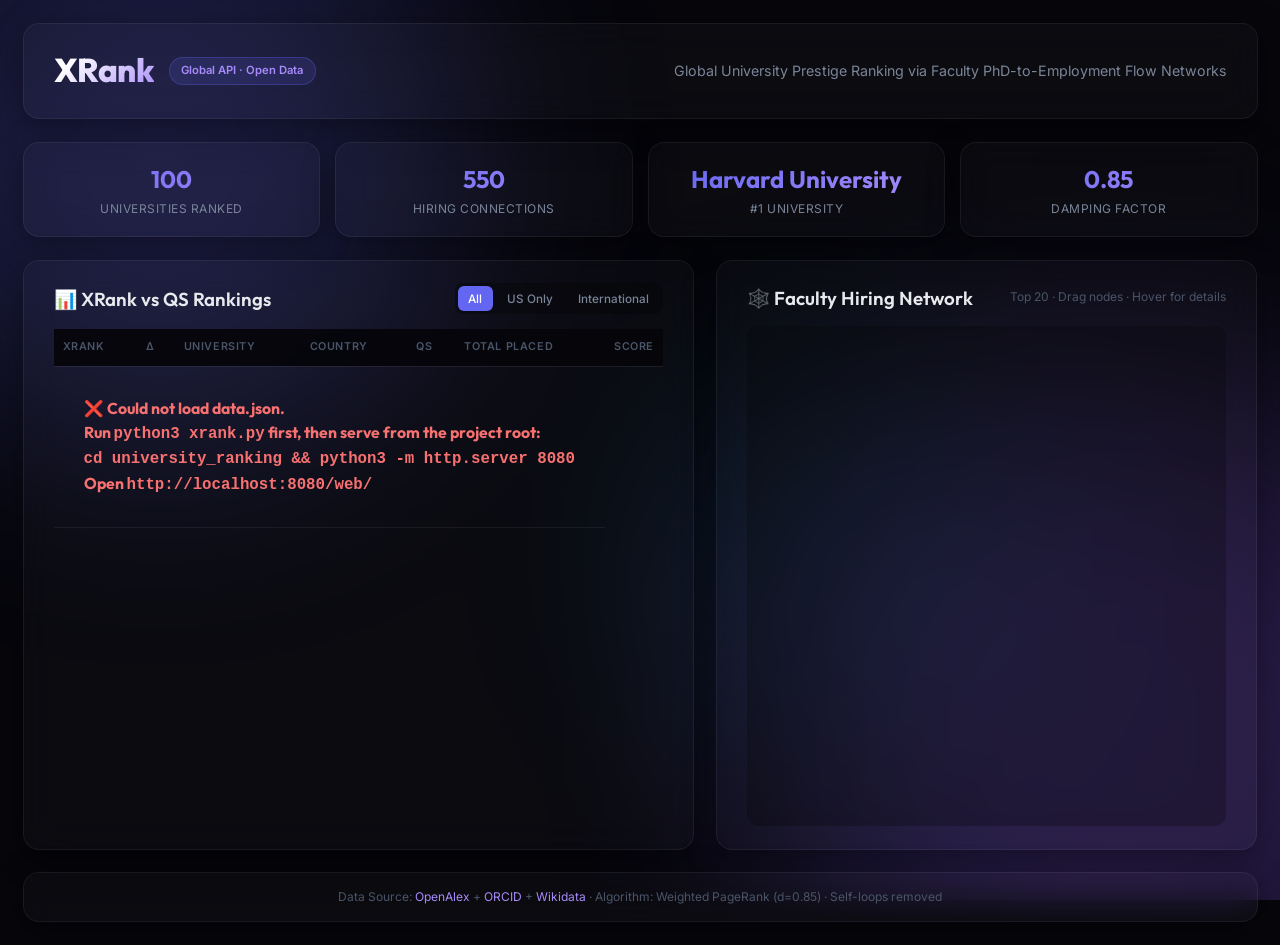
==== web/index.html @ 203418da "feat: init XRank global fair university rankings with corrected mappings" ====
<!DOCTYPE html>
<html lang="en">
<head>
    <meta charset="UTF-8">
    <meta name="viewport" content="width=device-width, initial-scale=1.0">
    <title>XRank — University Prestige Ranking</title>
    <meta name="description" content="XRank ranks universities globally by academic hiring prestige using PageRank on Wikidata, OpenAlex, and ORCID data.">
    <link href="https://fonts.googleapis.com/css2?family=Inter:wght@300;400;500;600;700&family=Outfit:wght@400;600;800&display=swap" rel="stylesheet">
    <link rel="stylesheet" href="index.css">
</head>
<body>
    <div class="background-effects">
        <div class="glow glow-1"></div>
        <div class="glow glow-2"></div>
        <div class="glow glow-3"></div>
    </div>

    <div class="container">
        <header class="glass-panel" id="header">
            <div class="logo">
                <h1>XRank</h1>
                <span class="badge">Global API · Open Data</span>
            </div>
            <p class="subtitle">Global University Prestige Ranking via Faculty PhD-to-Employment Flow Networks</p>
        </header>

        <div class="stats-row" id="statsRow">
            <div class="stat-card glass-panel">
                <div class="stat-value" id="statTotal">—</div>
                <div class="stat-label">Universities Ranked</div>
            </div>
            <div class="stat-card glass-panel">
                <div class="stat-value" id="statEdges">—</div>
                <div class="stat-label">Hiring Connections</div>
            </div>
            <div class="stat-card glass-panel">
                <div class="stat-value" id="statTop">—</div>
                <div class="stat-label">#1 University</div>
            </div>
            <div class="stat-card glass-panel">
                <div class="stat-value">0.85</div>
                <div class="stat-label">Damping Factor</div>
            </div>
        </div>

        <main class="dashboard">
            <section class="rankings glass-panel">
                <div class="section-header">
                    <h2>📊 XRank vs QS Rankings</h2>
                    <div class="toggle-group">
                        <button class="toggle-btn active" id="btnAll">All</button>
                        <button class="toggle-btn" id="btnUS">US Only</button>
                        <button class="toggle-btn" id="btnIntl">International</button>
                    </div>
                </div>
                <div class="table-container" id="tableContainer">
                    <table id="rankingsTable">
                        <thead>
                            <tr>
                                <th>XRank</th>
                                <th>Δ</th>
                                <th>University</th>
                                <th>Country</th>
                                <th>QS</th>
                                <th>Total Placed</th>
                                <th>Score</th>
                            </tr>
                        </thead>
                        <tbody id="rankingsBody">
                            <!-- Populated by JS -->
                        </tbody>
                    </table>
                </div>
            </section>

            <section class="visualization glass-panel">
                <div class="section-header">
                    <h2>🕸️ Faculty Hiring Network</h2>
                    <p class="hint">Top 20 · Drag nodes · Hover for details</p>
                </div>
                <div id="networkGraph" class="graph-container"></div>
                <div id="tooltip" class="tooltip"></div>
            </section>
        </main>

        <footer class="glass-panel footer">
            <p>Data Source: <a href="https://openalex.org/" target="_blank">OpenAlex</a> + <a href="https://orcid.org/" target="_blank">ORCID</a> + <a href="https://www.wikidata.org/" target="_blank">Wikidata</a> · Algorithm: Weighted PageRank (d=0.85) · Self-loops removed</p>
        </footer>
    </div>

    <script src="https://d3js.org/d3.v7.min.js"></script>
    <script src="index.js"></script>
</body>
</html>
---- web/index.css ----
:root {
    --bg-dark: #06060b;
    --bg-card: rgba(255, 255, 255, 0.025);
    --text-primary: #e8eaed;
    --text-secondary: #7a8599;
    --text-muted: #4a5568;
    --accent-1: #6366f1;
    --accent-2: #8b5cf6;
    --accent-3: #a78bfa;
    --green: #34d399;
    --red: #f87171;
    --gold: #fbbf24;
    --border: rgba(255, 255, 255, 0.06);
    --shadow: 0 8px 32px rgba(0, 0, 0, 0.4);
    --font-heading: 'Outfit', sans-serif;
    --font-body: 'Inter', sans-serif;
    --radius: 16px;
}

*, *::before, *::after {
    margin: 0;
    padding: 0;
    box-sizing: border-box;
}

html {
    font-size: 15px;
    scroll-behavior: smooth;
}

body {
    background: var(--bg-dark);
    color: var(--text-primary);
    font-family: var(--font-body);
    min-height: 100vh;
    overflow-x: hidden;
    line-height: 1.5;
}

a { color: var(--accent-3); text-decoration: none; }
a:hover { text-decoration: underline; }

/* ——— Background Glows ——— */
.background-effects {
    position: fixed; inset: 0;
    z-index: -1;
    pointer-events: none;
    overflow: hidden;
}
.glow {
    position: absolute;
    border-radius: 50%;
    filter: blur(120px);
    opacity: 0.25;
}
.glow-1 {
    width: 45vw; height: 45vw;
    top: -15%; left: -10%;
    background: var(--accent-1);
    animation: drift 14s ease-in-out infinite alternate;
}
.glow-2 {
    width: 55vw; height: 55vw;
    bottom: -20%; right: -15%;
    background: var(--accent-2);
    animation: drift 18s ease-in-out infinite alternate-reverse;
}
.glow-3 {
    width: 30vw; height: 30vw;
    top: 40%; left: 50%;
    background: #0ea5e9;
    opacity: 0.1;
    animation: drift 20s ease-in-out infinite alternate;
}
@keyframes drift {
    0%   { transform: translate(0, 0) scale(1); }
    100% { transform: translate(30px, 20px) scale(1.08); }
}

/* ——— Layout ——— */
.container {
    max-width: 1440px;
    margin: 0 auto;
    padding: 1.5rem;
    display: flex;
    flex-direction: column;
    gap: 1.5rem;
}

/* ——— Glass Panels ——— */
.glass-panel {
    background: var(--bg-card);
    backdrop-filter: blur(16px);
    -webkit-backdrop-filter: blur(16px);
    border: 1px solid var(--border);
    border-radius: var(--radius);
    box-shadow: var(--shadow);
    padding: 1.5rem 2rem;
}

/* ——— Header ——— */
header {
    display: flex;
    justify-content: space-between;
    align-items: center;
    flex-wrap: wrap;
    gap: 1rem;
}
.logo {
    display: flex;
    align-items: center;
    gap: 1rem;
}
h1 {
    font-family: var(--font-heading);
    font-size: 2.2rem;
    font-weight: 800;
    background: linear-gradient(135deg, #fff 20%, var(--accent-3) 100%);
    -webkit-background-clip: text;
    -webkit-text-fill-color: transparent;
    letter-spacing: -0.5px;
}
.badge {
    background: rgba(99, 102, 241, 0.15);
    color: var(--accent-3);
    padding: 0.3rem 0.75rem;
    border-radius: 99px;
    font-size: 0.75rem;
    font-weight: 600;
    border: 1px solid rgba(99, 102, 241, 0.3);
    white-space: nowrap;
}
.subtitle {
    color: var(--text-secondary);
    font-size: 0.95rem;
}

/* ——— Stats Row ——— */
.stats-row {
    display: grid;
    grid-template-columns: repeat(4, 1fr);
    gap: 1rem;
}
.stat-card {
    text-align: center;
    padding: 1.2rem 1rem !important;
}
.stat-value {
    font-family: var(--font-heading);
    font-size: 1.6rem;
    font-weight: 700;
    background: linear-gradient(135deg, var(--accent-1), var(--accent-3));
    -webkit-background-clip: text;
    -webkit-text-fill-color: transparent;
    margin-bottom: 0.25rem;
}
.stat-label {
    font-size: 0.8rem;
    color: var(--text-secondary);
    text-transform: uppercase;
    letter-spacing: 0.5px;
}

/* ——— Dashboard Grid ——— */
.dashboard {
    display: grid;
    grid-template-columns: 1fr 1.4fr;
    gap: 1.5rem;
}

.section-header {
    display: flex;
    justify-content: space-between;
    align-items: center;
    margin-bottom: 1rem;
    flex-wrap: wrap;
    gap: 0.5rem;
}
h2 {
    font-family: var(--font-heading);
    font-size: 1.25rem;
    font-weight: 600;
}
.hint {
    color: var(--text-muted);
    font-size: 0.8rem;
}

/* ——— Toggle Buttons ——— */
.toggle-group {
    display: flex;
    gap: 4px;
    background: rgba(0,0,0,0.3);
    border-radius: 8px;
    padding: 3px;
}
.toggle-btn {
    background: transparent;
    border: none;
    color: var(--text-secondary);
    font-family: var(--font-body);
    font-size: 0.78rem;
    font-weight: 500;
    padding: 0.35rem 0.7rem;
    border-radius: 6px;
    cursor: pointer;
    transition: all 0.2s;
}
.toggle-btn.active {
    background: var(--accent-1);
    color: #fff;
}
.toggle-btn:hover:not(.active) {
    color: var(--text-primary);
}

/* ——— Rankings Table ——— */
.rankings {
    display: flex;
    flex-direction: column;
    max-height: 70vh;
}
.table-container {
    flex: 1;
    overflow-y: auto;
    scrollbar-width: thin;
    scrollbar-color: rgba(255,255,255,0.15) transparent;
}
.table-container::-webkit-scrollbar { width: 5px; }
.table-container::-webkit-scrollbar-thumb {
    background: rgba(255,255,255,0.15);
    border-radius: 99px;
}

table {
    width: 100%;
    border-collapse: collapse;
}
th, td {
    padding: 0.7rem 0.6rem;
    text-align: left;
    border-bottom: 1px solid var(--border);
    white-space: nowrap;
}
th {
    color: var(--text-muted);
    font-weight: 600;
    font-size: 0.72rem;
    text-transform: uppercase;
    letter-spacing: 0.6px;
    position: sticky;
    top: 0;
    background: rgba(6, 6, 11, 0.95);
    backdrop-filter: blur(8px);
    z-index: 2;
}
tr {
    transition: background 0.15s;
}
tr:hover {
    background: rgba(99, 102, 241, 0.06);
}

/* XRank column */
td:first-child {
    font-weight: 700;
    font-family: var(--font-heading);
    font-size: 1.05rem;
}

/* Delta column */
.delta {
    font-size: 0.8rem;
    font-weight: 600;
    display: inline-flex;
    align-items: center;
    gap: 2px;
}
.delta.up { color: var(--green); }
.delta.down { color: var(--red); }
.delta.same { color: var(--text-muted); }

/* Score bar */
.score-cell {
    display: flex;
    flex-direction: column;
    gap: 3px;
}
.score-num {
    font-weight: 600;
    font-size: 0.85rem;
    color: var(--accent-3);
}
.score-bar-bg {
    width: 100%;
    height: 3px;
    background: rgba(255,255,255,0.05);
    border-radius: 2px;
    overflow: hidden;
}
.score-bar-fill {
    height: 100%;
    background: linear-gradient(90deg, var(--accent-1), var(--accent-2));
    border-radius: 2px;
    transition: width 0.6s ease;
}

/* Country flag placeholder */
.country-tag {
    font-size: 0.78rem;
    color: var(--text-secondary);
}

/* ——— Network Graph ——— */
.visualization {
    display: flex;
    flex-direction: column;
}
.graph-container {
    flex: 1;
    min-height: 500px;
    border-radius: 12px;
    background: rgba(0, 0, 0, 0.25);
    overflow: hidden;
    position: relative;
}
.graph-container svg {
    display: block;
    width: 100%;
    height: 100%;
}

/* Tooltip */
.tooltip {
    position: fixed;
    padding: 0.6rem 1rem;
    background: rgba(15, 15, 25, 0.95);
    backdrop-filter: blur(12px);
    border: 1px solid var(--border);
    border-radius: 10px;
    color: var(--text-primary);
    font-size: 0.82rem;
    pointer-events: none;
    opacity: 0;
    transition: opacity 0.15s;
    z-index: 100;
    max-width: 280px;
    line-height: 1.6;
}
.tooltip.visible { opacity: 1; }
.tooltip strong { color: var(--accent-3); }

/* ——— Footer ——— */
.footer {
    text-align: center;
    padding: 1rem !important;
    font-size: 0.8rem;
    color: var(--text-muted);
}

/* ——— Responsive ——— */
@media (max-width: 1024px) {
    .dashboard {
        grid-template-columns: 1fr;
    }
    .stats-row {
        grid-template-columns: repeat(2, 1fr);
    }
}
@media (max-width: 640px) {
    .stats-row {
        grid-template-columns: 1fr 1fr;
    }
    header {
        flex-direction: column;
        text-align: center;
    }
}
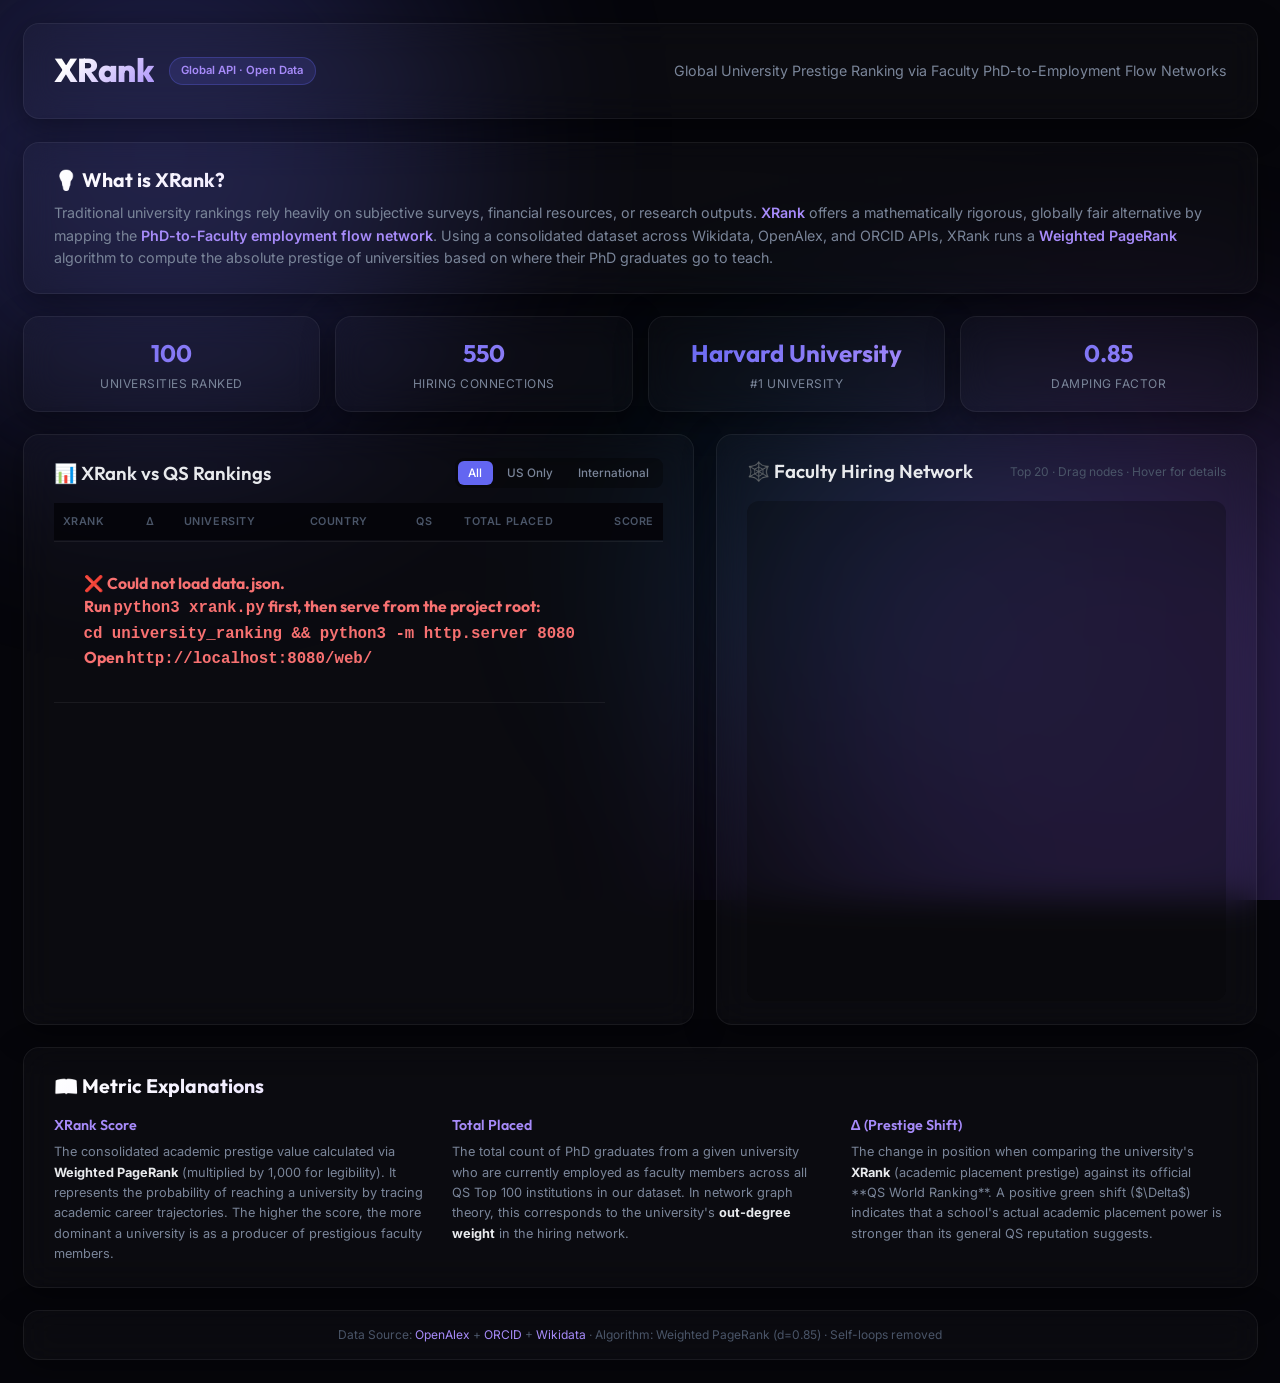
==== commit 83526d43: "feat: add high-level intro and metric explanations to the dashboard UI" ====
--- a/web/index.html
+++ b/web/index.html
@@ -23,6 +23,15 @@
             </div>
             <p class="subtitle">Global University Prestige Ranking via Faculty PhD-to-Employment Flow Networks</p>
         </header>
+
+        <section class="glass-panel intro-card">
+            <h2>💡 What is XRank?</h2>
+            <p class="intro-text">
+                Traditional university rankings rely heavily on subjective surveys, financial resources, or research outputs. 
+                <strong>XRank</strong> offers a mathematically rigorous, globally fair alternative by mapping the <strong>PhD-to-Faculty employment flow network</strong>. 
+                Using a consolidated dataset across Wikidata, OpenAlex, and ORCID APIs, XRank runs a <strong>Weighted PageRank</strong> algorithm to compute the absolute prestige of universities based on where their PhD graduates go to teach.
+            </p>
+        </section>
 
         <div class="stats-row" id="statsRow">
             <div class="stat-card glass-panel">
@@ -83,6 +92,24 @@
             </section>
         </main>
 
+        <section class="glass-panel explanation-card">
+            <h2>📖 Metric Explanations</h2>
+            <div class="explanation-grid">
+                <div class="exp-item">
+                    <h3>XRank Score</h3>
+                    <p>The consolidated academic prestige value calculated via <strong>Weighted PageRank</strong> (multiplied by 1,000 for legibility). It represents the probability of reaching a university by tracing academic career trajectories. The higher the score, the more dominant a university is as a producer of prestigious faculty members.</p>
+                </div>
+                <div class="exp-item">
+                    <h3>Total Placed</h3>
+                    <p>The total count of PhD graduates from a given university who are currently employed as faculty members across all QS Top 100 institutions in our dataset. In network graph theory, this corresponds to the university's <strong>out-degree weight</strong> in the hiring network.</p>
+                </div>
+                <div class="exp-item">
+                    <h3>Δ (Prestige Shift)</h3>
+                    <p>The change in position when comparing the university's <strong>XRank</strong> (academic placement prestige) against its official **QS World Ranking**. A positive green shift ($\Delta$) indicates that a school's actual academic placement power is stronger than its general QS reputation suggests.</p>
+                </div>
+            </div>
+        </section>
+
         <footer class="glass-panel footer">
             <p>Data Source: <a href="https://openalex.org/" target="_blank">OpenAlex</a> + <a href="https://orcid.org/" target="_blank">ORCID</a> + <a href="https://www.wikidata.org/" target="_blank">Wikidata</a> · Algorithm: Weighted PageRank (d=0.85) · Self-loops removed</p>
         </footer>
--- a/web/index.css
+++ b/web/index.css
@@ -376,3 +376,52 @@
         text-align: center;
     }
 }
+
+/* ——— Intro and Explanation Styles ——— */
+.intro-text {
+    color: var(--text-secondary);
+    font-size: 0.95rem;
+    line-height: 1.6;
+    margin-top: 0.5rem;
+}
+.intro-text strong {
+    color: var(--accent-3);
+    font-weight: 600;
+}
+.intro-card h2, .explanation-card h2 {
+    font-family: var(--font-heading);
+    font-size: 1.3rem;
+    font-weight: 700;
+    margin-bottom: 0.5rem;
+    background: linear-gradient(135deg, #fff, var(--accent-3));
+    -webkit-background-clip: text;
+    -webkit-text-fill-color: transparent;
+}
+.explanation-grid {
+    display: grid;
+    grid-template-columns: repeat(3, 1fr);
+    gap: 1.5rem;
+    margin-top: 1rem;
+}
+.exp-item h3 {
+    font-family: var(--font-heading);
+    font-size: 0.95rem;
+    font-weight: 600;
+    color: var(--accent-3);
+    margin-bottom: 0.4rem;
+}
+.exp-item p {
+    color: var(--text-secondary);
+    font-size: 0.85rem;
+    line-height: 1.6;
+}
+.exp-item strong {
+    color: var(--text-primary);
+}
+
+@media (max-width: 768px) {
+    .explanation-grid {
+        grid-template-columns: 1fr;
+        gap: 1rem;
+    }
+}
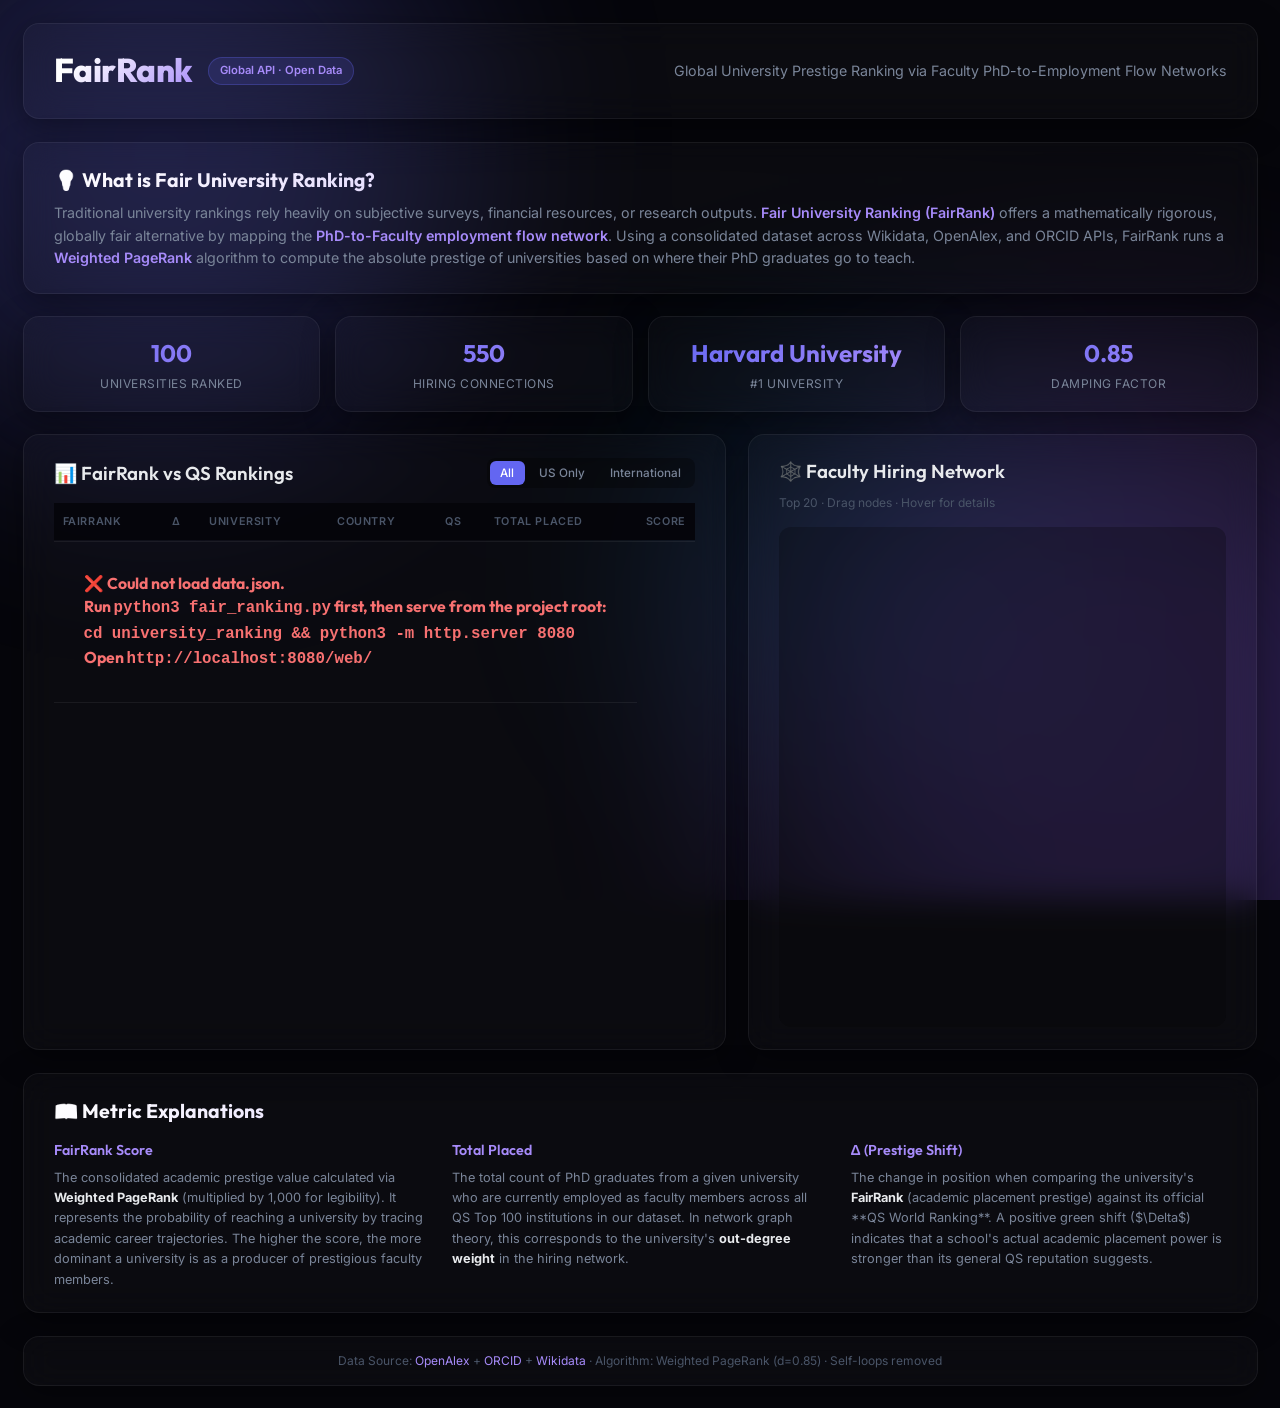
==== commit e5bbbeb5: "chore: update branding to Fair University Ranking (FairRank) across codebase and docs" ====
--- a/web/index.html
+++ b/web/index.html
@@ -3,8 +3,8 @@
 <head>
     <meta charset="UTF-8">
     <meta name="viewport" content="width=device-width, initial-scale=1.0">
-    <title>XRank — University Prestige Ranking</title>
-    <meta name="description" content="XRank ranks universities globally by academic hiring prestige using PageRank on Wikidata, OpenAlex, and ORCID data.">
+    <title>Fair University Ranking</title>
+    <meta name="description" content="Fair University Ranking (FairRank) ranks universities globally by academic hiring prestige using PageRank on Wikidata, OpenAlex, and ORCID data.">
     <link href="https://fonts.googleapis.com/css2?family=Inter:wght@300;400;500;600;700&family=Outfit:wght@400;600;800&display=swap" rel="stylesheet">
     <link rel="stylesheet" href="index.css">
 </head>
@@ -18,18 +18,18 @@
     <div class="container">
         <header class="glass-panel" id="header">
             <div class="logo">
-                <h1>XRank</h1>
+                <h1>FairRank</h1>
                 <span class="badge">Global API · Open Data</span>
             </div>
             <p class="subtitle">Global University Prestige Ranking via Faculty PhD-to-Employment Flow Networks</p>
         </header>
 
         <section class="glass-panel intro-card">
-            <h2>💡 What is XRank?</h2>
+            <h2>💡 What is Fair University Ranking?</h2>
             <p class="intro-text">
                 Traditional university rankings rely heavily on subjective surveys, financial resources, or research outputs. 
-                <strong>XRank</strong> offers a mathematically rigorous, globally fair alternative by mapping the <strong>PhD-to-Faculty employment flow network</strong>. 
-                Using a consolidated dataset across Wikidata, OpenAlex, and ORCID APIs, XRank runs a <strong>Weighted PageRank</strong> algorithm to compute the absolute prestige of universities based on where their PhD graduates go to teach.
+                <strong>Fair University Ranking (FairRank)</strong> offers a mathematically rigorous, globally fair alternative by mapping the <strong>PhD-to-Faculty employment flow network</strong>. 
+                Using a consolidated dataset across Wikidata, OpenAlex, and ORCID APIs, FairRank runs a <strong>Weighted PageRank</strong> algorithm to compute the absolute prestige of universities based on where their PhD graduates go to teach.
             </p>
         </section>
 
@@ -55,7 +55,7 @@
         <main class="dashboard">
             <section class="rankings glass-panel">
                 <div class="section-header">
-                    <h2>📊 XRank vs QS Rankings</h2>
+                    <h2>📊 FairRank vs QS Rankings</h2>
                     <div class="toggle-group">
                         <button class="toggle-btn active" id="btnAll">All</button>
                         <button class="toggle-btn" id="btnUS">US Only</button>
@@ -66,7 +66,7 @@
                     <table id="rankingsTable">
                         <thead>
                             <tr>
-                                <th>XRank</th>
+                                <th>FairRank</th>
                                 <th>Δ</th>
                                 <th>University</th>
                                 <th>Country</th>
@@ -96,7 +96,7 @@
             <h2>📖 Metric Explanations</h2>
             <div class="explanation-grid">
                 <div class="exp-item">
-                    <h3>XRank Score</h3>
+                    <h3>FairRank Score</h3>
                     <p>The consolidated academic prestige value calculated via <strong>Weighted PageRank</strong> (multiplied by 1,000 for legibility). It represents the probability of reaching a university by tracing academic career trajectories. The higher the score, the more dominant a university is as a producer of prestigious faculty members.</p>
                 </div>
                 <div class="exp-item">
@@ -105,7 +105,7 @@
                 </div>
                 <div class="exp-item">
                     <h3>Δ (Prestige Shift)</h3>
-                    <p>The change in position when comparing the university's <strong>XRank</strong> (academic placement prestige) against its official **QS World Ranking**. A positive green shift ($\Delta$) indicates that a school's actual academic placement power is stronger than its general QS reputation suggests.</p>
+                    <p>The change in position when comparing the university's <strong>FairRank</strong> (academic placement prestige) against its official **QS World Ranking**. A positive green shift ($\Delta$) indicates that a school's actual academic placement power is stronger than its general QS reputation suggests.</p>
                 </div>
             </div>
         </section>
--- a/web/index.css
+++ b/web/index.css
@@ -261,7 +261,7 @@
     background: rgba(99, 102, 241, 0.06);
 }
 
-/* XRank column */
+/* FairRank column */
 td:first-child {
     font-weight: 700;
     font-family: var(--font-heading);
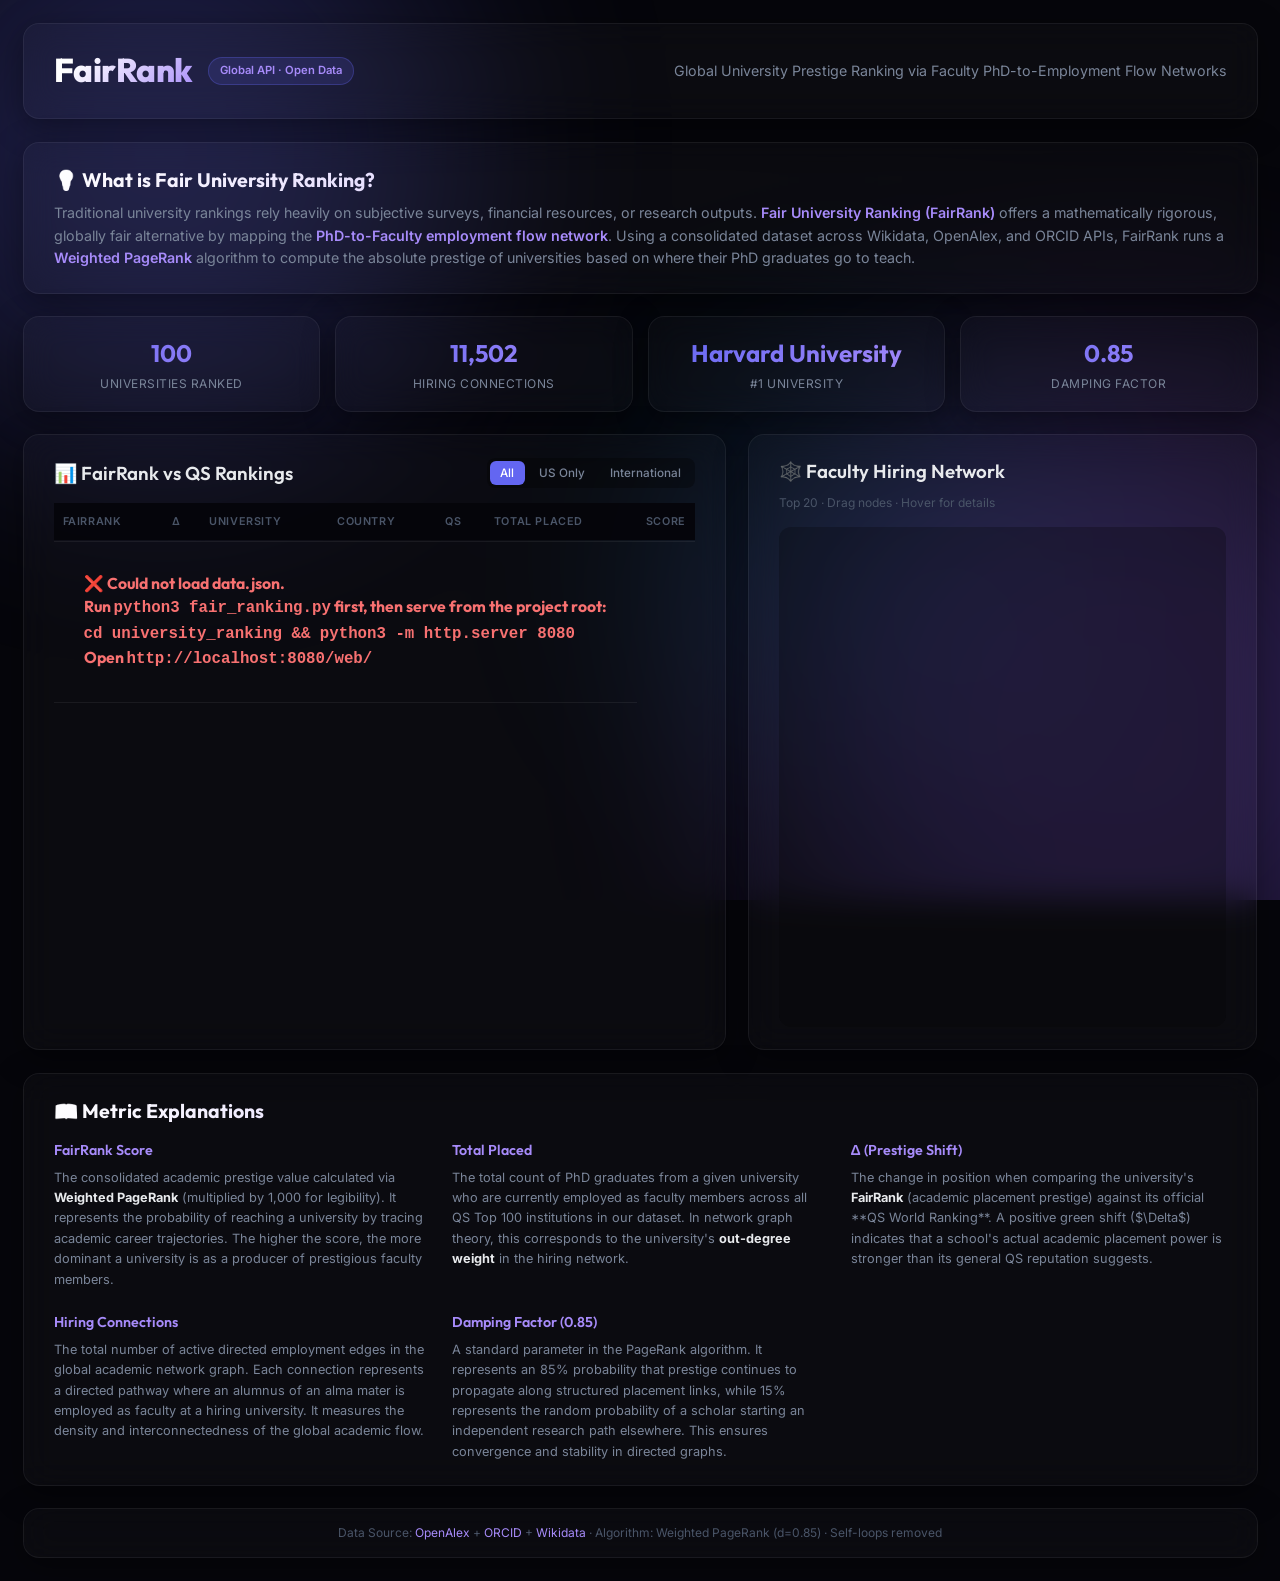
==== commit 2d28ac1d: "feat: add explanations for Damping Factor and Hiring Connections to the dashboard UI" ====
--- a/web/index.html
+++ b/web/index.html
@@ -107,6 +107,14 @@
                     <h3>Δ (Prestige Shift)</h3>
                     <p>The change in position when comparing the university's <strong>FairRank</strong> (academic placement prestige) against its official **QS World Ranking**. A positive green shift ($\Delta$) indicates that a school's actual academic placement power is stronger than its general QS reputation suggests.</p>
                 </div>
+                <div class="exp-item">
+                    <h3>Hiring Connections</h3>
+                    <p>The total number of active directed employment edges in the global academic network graph. Each connection represents a directed pathway where an alumnus of an alma mater is employed as faculty at a hiring university. It measures the density and interconnectedness of the global academic flow.</p>
+                </div>
+                <div class="exp-item">
+                    <h3>Damping Factor (0.85)</h3>
+                    <p>A standard parameter in the PageRank algorithm. It represents an 85% probability that prestige continues to propagate along structured placement links, while 15% represents the random probability of a scholar starting an independent research path elsewhere. This ensures convergence and stability in directed graphs.</p>
+                </div>
             </div>
         </section>
 
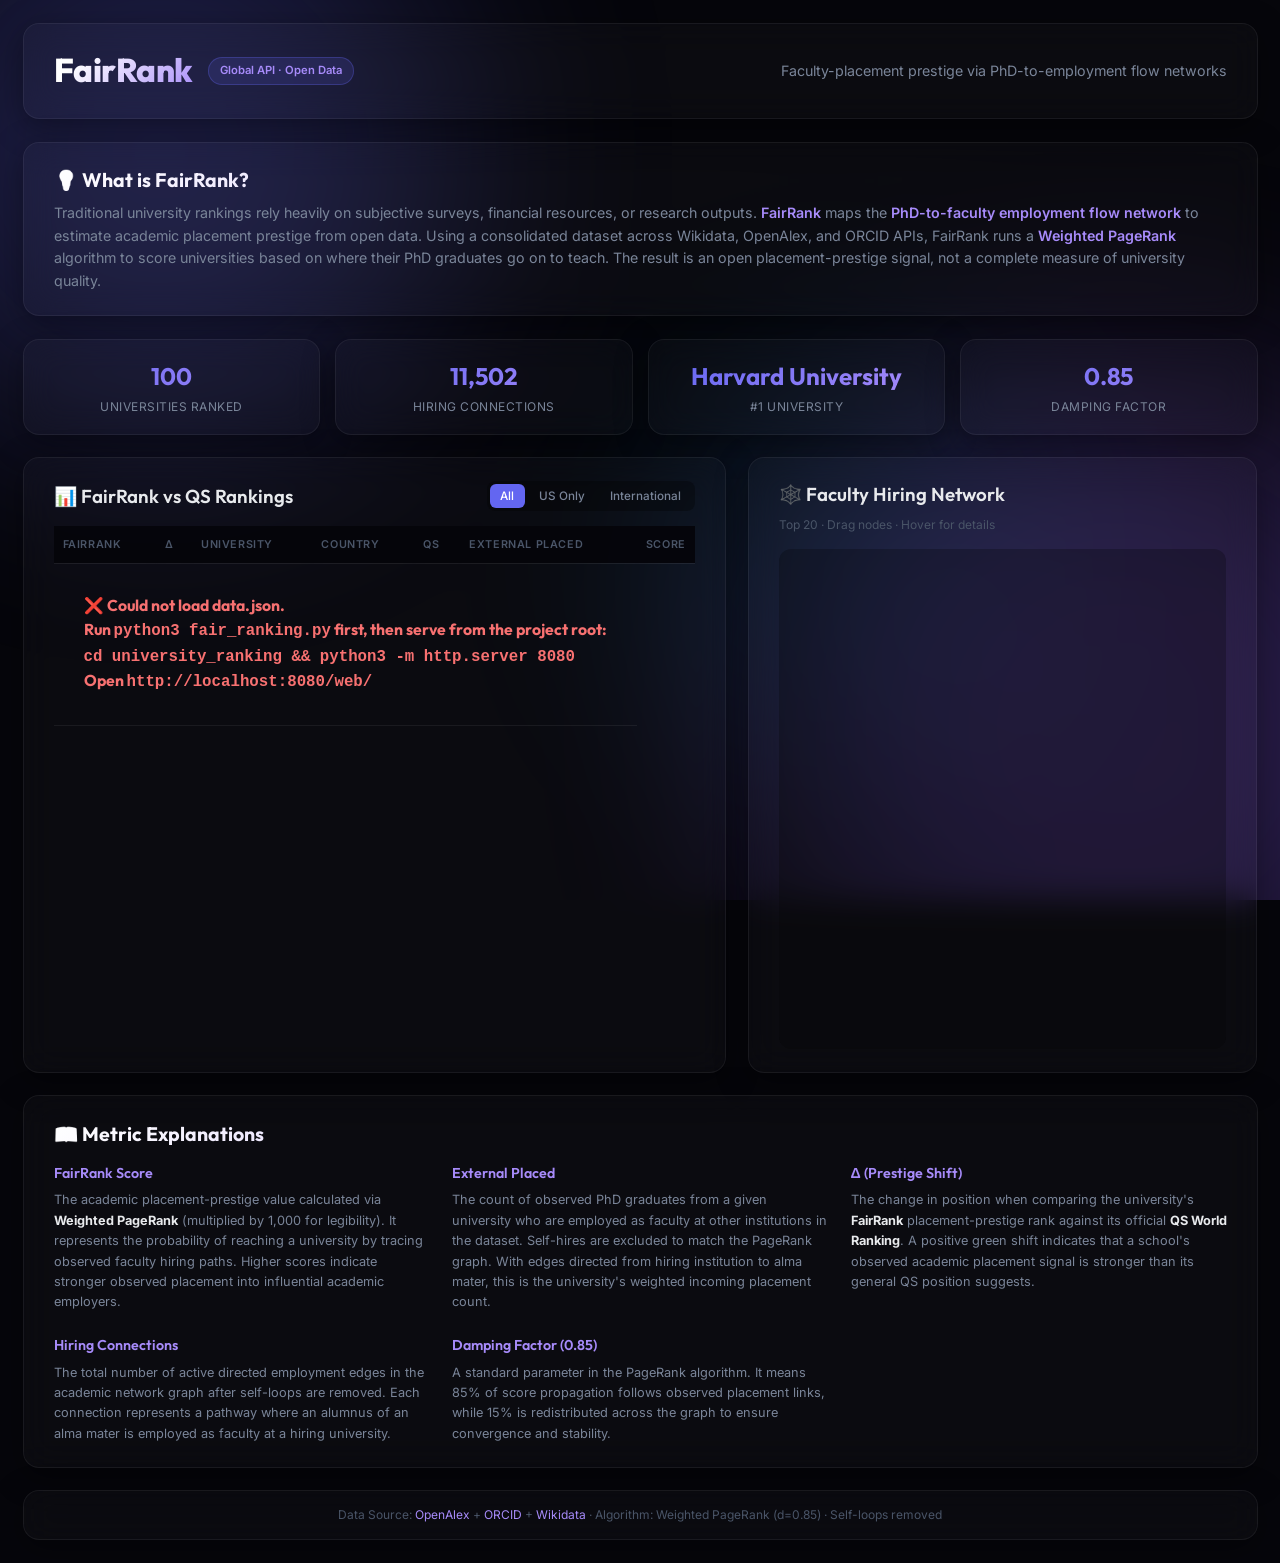
==== commit c09b132f: "fix FairRank methodology and visualization data" ====
--- a/web/index.html
+++ b/web/index.html
@@ -3,8 +3,8 @@
 <head>
     <meta charset="UTF-8">
     <meta name="viewport" content="width=device-width, initial-scale=1.0">
-    <title>Fair University Ranking</title>
-    <meta name="description" content="Fair University Ranking (FairRank) ranks universities globally by academic hiring prestige using PageRank on Wikidata, OpenAlex, and ORCID data.">
+    <title>FairRank Faculty Placement Prestige</title>
+    <meta name="description" content="FairRank estimates university faculty-placement prestige using weighted PageRank on Wikidata, OpenAlex, and ORCID data.">
     <link href="https://fonts.googleapis.com/css2?family=Inter:wght@300;400;500;600;700&family=Outfit:wght@400;600;800&display=swap" rel="stylesheet">
     <link rel="stylesheet" href="index.css">
 </head>
@@ -21,15 +21,15 @@
                 <h1>FairRank</h1>
                 <span class="badge">Global API · Open Data</span>
             </div>
-            <p class="subtitle">Global University Prestige Ranking via Faculty PhD-to-Employment Flow Networks</p>
+            <p class="subtitle">Faculty-placement prestige via PhD-to-employment flow networks</p>
         </header>
 
         <section class="glass-panel intro-card">
-            <h2>💡 What is Fair University Ranking?</h2>
+            <h2>💡 What is FairRank?</h2>
             <p class="intro-text">
                 Traditional university rankings rely heavily on subjective surveys, financial resources, or research outputs. 
-                <strong>Fair University Ranking (FairRank)</strong> offers a mathematically rigorous, globally fair alternative by mapping the <strong>PhD-to-Faculty employment flow network</strong>. 
-                Using a consolidated dataset across Wikidata, OpenAlex, and ORCID APIs, FairRank runs a <strong>Weighted PageRank</strong> algorithm to compute the absolute prestige of universities based on where their PhD graduates go to teach.
+                <strong>FairRank</strong> maps the <strong>PhD-to-faculty employment flow network</strong> to estimate academic placement prestige from open data. 
+                Using a consolidated dataset across Wikidata, OpenAlex, and ORCID APIs, FairRank runs a <strong>Weighted PageRank</strong> algorithm to score universities based on where their PhD graduates go on to teach. The result is an open placement-prestige signal, not a complete measure of university quality.
             </p>
         </section>
 
@@ -71,7 +71,7 @@
                                 <th>University</th>
                                 <th>Country</th>
                                 <th>QS</th>
-                                <th>Total Placed</th>
+                                <th>External Placed</th>
                                 <th>Score</th>
                             </tr>
                         </thead>
@@ -97,23 +97,23 @@
             <div class="explanation-grid">
                 <div class="exp-item">
                     <h3>FairRank Score</h3>
-                    <p>The consolidated academic prestige value calculated via <strong>Weighted PageRank</strong> (multiplied by 1,000 for legibility). It represents the probability of reaching a university by tracing academic career trajectories. The higher the score, the more dominant a university is as a producer of prestigious faculty members.</p>
+                    <p>The academic placement-prestige value calculated via <strong>Weighted PageRank</strong> (multiplied by 1,000 for legibility). It represents the probability of reaching a university by tracing observed faculty hiring paths. Higher scores indicate stronger observed placement into influential academic employers.</p>
                 </div>
                 <div class="exp-item">
-                    <h3>Total Placed</h3>
-                    <p>The total count of PhD graduates from a given university who are currently employed as faculty members across all QS Top 100 institutions in our dataset. In network graph theory, this corresponds to the university's <strong>out-degree weight</strong> in the hiring network.</p>
+                    <h3>External Placed</h3>
+                    <p>The count of observed PhD graduates from a given university who are employed as faculty at other institutions in the dataset. Self-hires are excluded to match the PageRank graph. With edges directed from hiring institution to alma mater, this is the university's weighted incoming placement count.</p>
                 </div>
                 <div class="exp-item">
                     <h3>Δ (Prestige Shift)</h3>
-                    <p>The change in position when comparing the university's <strong>FairRank</strong> (academic placement prestige) against its official **QS World Ranking**. A positive green shift ($\Delta$) indicates that a school's actual academic placement power is stronger than its general QS reputation suggests.</p>
+                    <p>The change in position when comparing the university's <strong>FairRank</strong> placement-prestige rank against its official <strong>QS World Ranking</strong>. A positive green shift indicates that a school's observed academic placement signal is stronger than its general QS position suggests.</p>
                 </div>
                 <div class="exp-item">
                     <h3>Hiring Connections</h3>
-                    <p>The total number of active directed employment edges in the global academic network graph. Each connection represents a directed pathway where an alumnus of an alma mater is employed as faculty at a hiring university. It measures the density and interconnectedness of the global academic flow.</p>
+                    <p>The total number of active directed employment edges in the academic network graph after self-loops are removed. Each connection represents a pathway where an alumnus of an alma mater is employed as faculty at a hiring university.</p>
                 </div>
                 <div class="exp-item">
                     <h3>Damping Factor (0.85)</h3>
-                    <p>A standard parameter in the PageRank algorithm. It represents an 85% probability that prestige continues to propagate along structured placement links, while 15% represents the random probability of a scholar starting an independent research path elsewhere. This ensures convergence and stability in directed graphs.</p>
+                    <p>A standard parameter in the PageRank algorithm. It means 85% of score propagation follows observed placement links, while 15% is redistributed across the graph to ensure convergence and stability.</p>
                 </div>
             </div>
         </section>
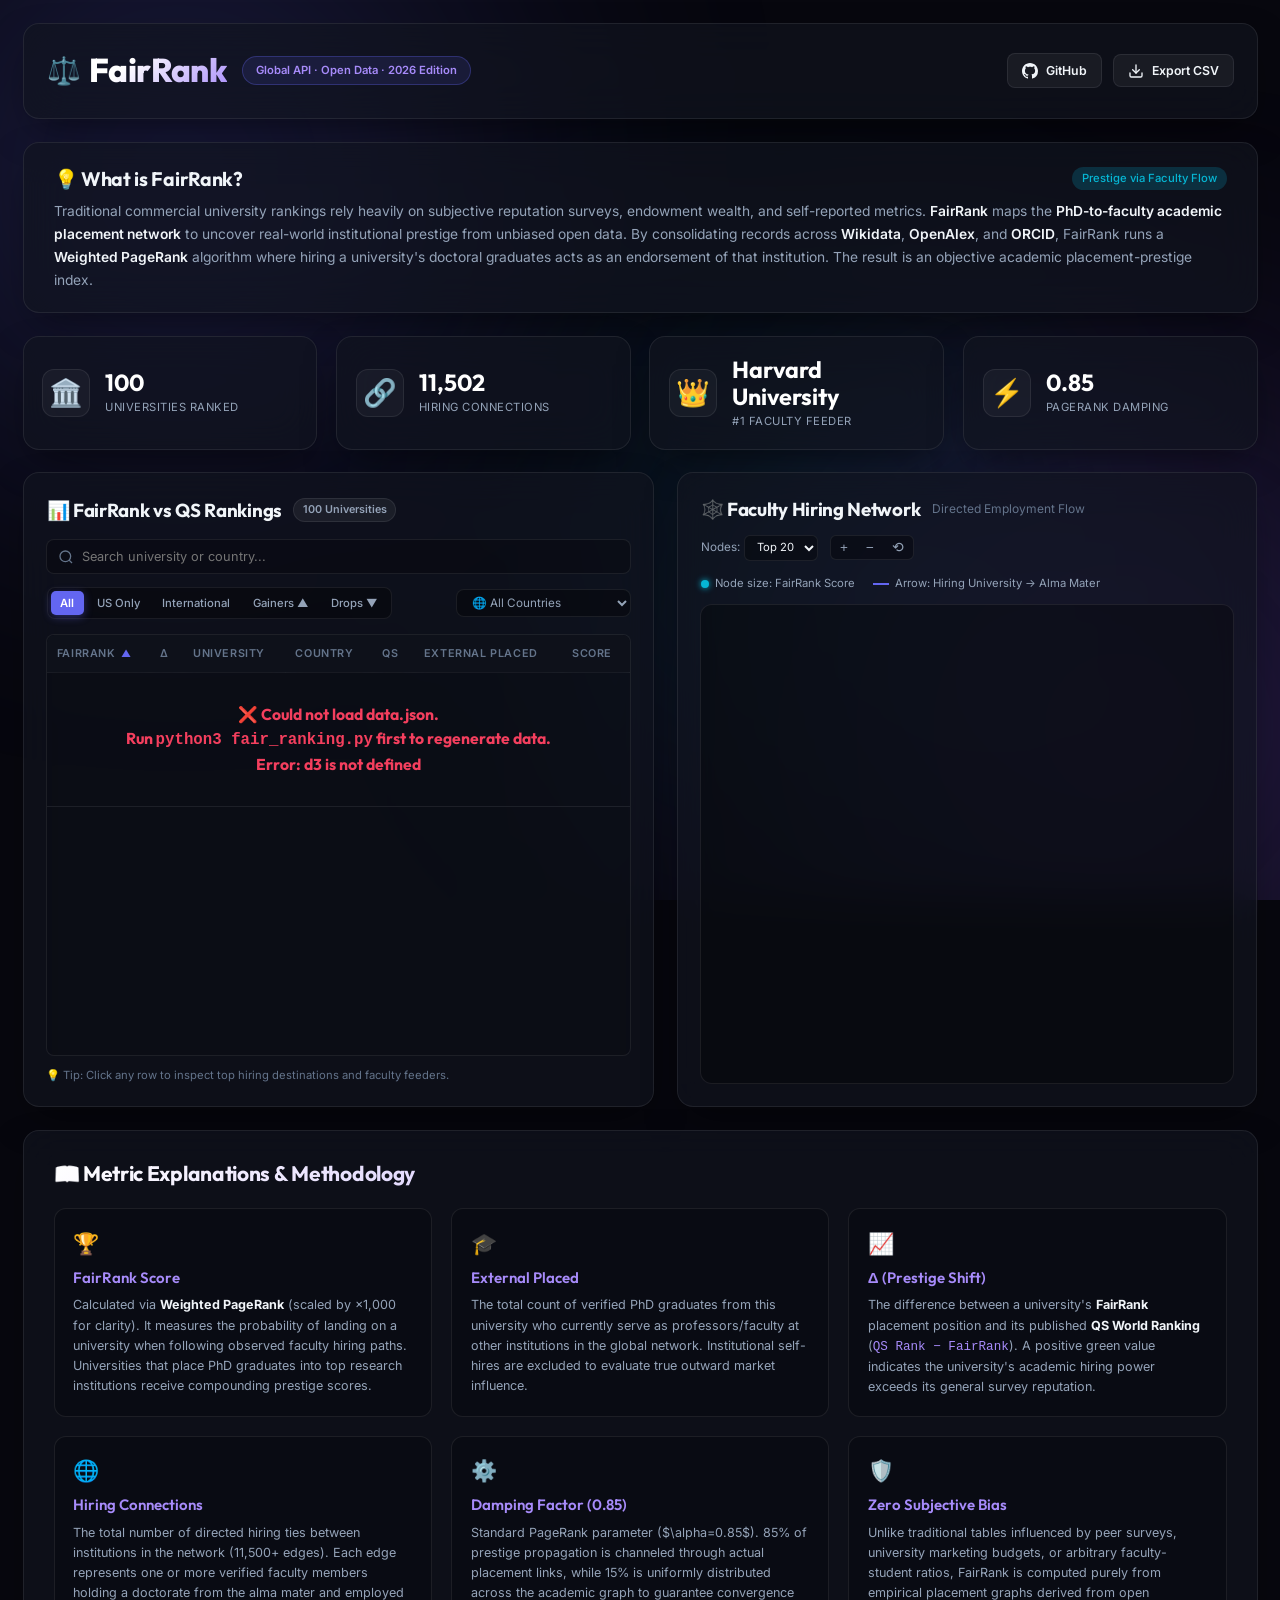
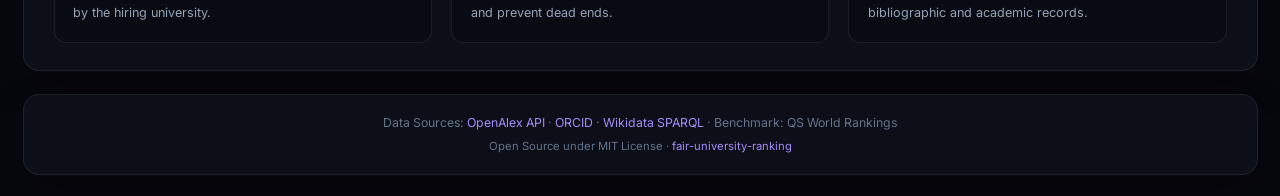
==== commit e3b774c7: "feat: upgrade web UI with instant search, multi-column sorting, university profile drawer, D3 zoom/f" ====
--- a/web/index.html
+++ b/web/index.html
@@ -3,9 +3,9 @@
 <head>
     <meta charset="UTF-8">
     <meta name="viewport" content="width=device-width, initial-scale=1.0">
-    <title>FairRank Faculty Placement Prestige</title>
-    <meta name="description" content="FairRank estimates university faculty-placement prestige using weighted PageRank on Wikidata, OpenAlex, and ORCID data.">
-    <link href="https://fonts.googleapis.com/css2?family=Inter:wght@300;400;500;600;700&family=Outfit:wght@400;600;800&display=swap" rel="stylesheet">
+    <title>FairRank — Faculty Placement Prestige</title>
+    <meta name="description" content="FairRank measures university faculty-placement prestige using weighted PageRank on open hiring networks from Wikidata, OpenAlex, and ORCID.">
+    <link href="https://fonts.googleapis.com/css2?family=Inter:wght@300;400;500;600;700&family=Outfit:wght@400;600;700;800&display=swap" rel="stylesheet">
     <link rel="stylesheet" href="index.css">
 </head>
 <body>
@@ -16,63 +16,116 @@
     </div>
 
     <div class="container">
+        <!-- Header -->
         <header class="glass-panel" id="header">
-            <div class="logo">
-                <h1>FairRank</h1>
-                <span class="badge">Global API · Open Data</span>
-            </div>
-            <p class="subtitle">Faculty-placement prestige via PhD-to-employment flow networks</p>
+            <div class="brand">
+                <div class="logo">
+                    <span class="logo-icon">⚖️</span>
+                    <h1>FairRank</h1>
+                </div>
+                <span class="badge">Global API · Open Data · 2026 Edition</span>
+            </div>
+            <div class="header-actions">
+                <a href="https://github.com/q-cai/fair-university-ranking" target="_blank" class="action-btn" title="View Source on GitHub">
+                    <svg width="16" height="16" viewBox="0 0 24 24" fill="currentColor"><path d="M12 0C5.37 0 0 5.37 0 12c0 5.31 3.435 9.795 8.205 11.385.6.105.825-.255.825-.57 0-.285-.015-1.23-.015-2.235-3.015.555-3.795-.735-4.035-1.41-.135-.345-.72-1.41-1.23-1.695-.42-.225-1.02-.78-.015-.795.945-.015 1.62.87 1.845 1.23 1.08 1.815 2.805 1.305 3.495.99.105-.78.42-1.305.765-1.605-2.67-.3-5.46-1.335-5.46-5.925 0-1.305.465-2.385 1.23-3.225-.12-.3-.54-1.53.12-3.18 0 0 1.005-.315 3.3 1.23.96-.27 1.98-.405 3-.405s2.04.135 3 .405c2.295-1.56 3.3-1.23 3.3-1.23.66 1.65.24 2.88.12 3.18.765.84 1.23 1.905 1.23 3.225 0 4.605-2.805 5.625-5.475 5.925.435.375.81 1.095.81 2.22 0 1.605-.015 2.895-.015 3.3 0 .315.225.69.825.57A12.02 12.02 0 0024 12c0-6.63-5.37-12-12-12z"/></svg>
+                    <span>GitHub</span>
+                </a>
+                <button class="action-btn" id="btnExportCsv" title="Export current rankings to CSV">
+                    <svg width="16" height="16" viewBox="0 0 24 24" fill="none" stroke="currentColor" stroke-width="2" stroke-linecap="round" stroke-linejoin="round"><path d="M21 15v4a2 2 0 0 1-2 2H5a2 2 0 0 1-2-2v-4"/><polyline points="7 10 12 15 17 10"/><line x1="12" y1="15" x2="12" y2="3"/></svg>
+                    <span>Export CSV</span>
+                </button>
+            </div>
         </header>
 
+        <!-- Intro Card -->
         <section class="glass-panel intro-card">
-            <h2>💡 What is FairRank?</h2>
+            <div class="intro-header">
+                <h2>💡 What is FairRank?</h2>
+                <span class="sub-badge">Prestige via Faculty Flow</span>
+            </div>
             <p class="intro-text">
-                Traditional university rankings rely heavily on subjective surveys, financial resources, or research outputs. 
-                <strong>FairRank</strong> maps the <strong>PhD-to-faculty employment flow network</strong> to estimate academic placement prestige from open data. 
-                Using a consolidated dataset across Wikidata, OpenAlex, and ORCID APIs, FairRank runs a <strong>Weighted PageRank</strong> algorithm to score universities based on where their PhD graduates go on to teach. The result is an open placement-prestige signal, not a complete measure of university quality.
+                Traditional commercial university rankings rely heavily on subjective reputation surveys, endowment wealth, and self-reported metrics. 
+                <strong>FairRank</strong> maps the <strong>PhD-to-faculty academic placement network</strong> to uncover real-world institutional prestige from unbiased open data. 
+                By consolidating records across <strong>Wikidata</strong>, <strong>OpenAlex</strong>, and <strong>ORCID</strong>, FairRank runs a <strong>Weighted PageRank</strong> algorithm where hiring a university's doctoral graduates acts as an endorsement of that institution. The result is an objective academic placement-prestige index.
             </p>
         </section>
 
+        <!-- Stats Overview -->
         <div class="stats-row" id="statsRow">
             <div class="stat-card glass-panel">
-                <div class="stat-value" id="statTotal">—</div>
-                <div class="stat-label">Universities Ranked</div>
-            </div>
-            <div class="stat-card glass-panel">
-                <div class="stat-value" id="statEdges">—</div>
-                <div class="stat-label">Hiring Connections</div>
-            </div>
-            <div class="stat-card glass-panel">
-                <div class="stat-value" id="statTop">—</div>
-                <div class="stat-label">#1 University</div>
-            </div>
-            <div class="stat-card glass-panel">
-                <div class="stat-value">0.85</div>
-                <div class="stat-label">Damping Factor</div>
+                <div class="stat-icon">🏛️</div>
+                <div class="stat-content">
+                    <div class="stat-value" id="statTotal">—</div>
+                    <div class="stat-label">Universities Ranked</div>
+                </div>
+            </div>
+            <div class="stat-card glass-panel">
+                <div class="stat-icon">🔗</div>
+                <div class="stat-content">
+                    <div class="stat-value" id="statEdges">—</div>
+                    <div class="stat-label">Hiring Connections</div>
+                </div>
+            </div>
+            <div class="stat-card glass-panel">
+                <div class="stat-icon">👑</div>
+                <div class="stat-content">
+                    <div class="stat-value" id="statTop">—</div>
+                    <div class="stat-label">#1 Faculty Feeder</div>
+                </div>
+            </div>
+            <div class="stat-card glass-panel">
+                <div class="stat-icon">⚡</div>
+                <div class="stat-content">
+                    <div class="stat-value">0.85</div>
+                    <div class="stat-label">PageRank Damping</div>
+                </div>
             </div>
         </div>
 
+        <!-- Main Dashboard -->
         <main class="dashboard">
+            <!-- Table Section -->
             <section class="rankings glass-panel">
                 <div class="section-header">
-                    <h2>📊 FairRank vs QS Rankings</h2>
-                    <div class="toggle-group">
-                        <button class="toggle-btn active" id="btnAll">All</button>
-                        <button class="toggle-btn" id="btnUS">US Only</button>
-                        <button class="toggle-btn" id="btnIntl">International</button>
-                    </div>
-                </div>
+                    <div class="section-title">
+                        <h2>📊 FairRank vs QS Rankings</h2>
+                        <span class="count-pill" id="tableCount">100 Universities</span>
+                    </div>
+                </div>
+
+                <!-- Search and Filters Bar -->
+                <div class="controls-bar">
+                    <div class="search-box">
+                        <svg class="search-icon" width="16" height="16" viewBox="0 0 24 24" fill="none" stroke="currentColor" stroke-width="2"><circle cx="11" cy="11" r="8"/><line x1="21" y1="21" x2="16.65" y2="16.65"/></svg>
+                        <input type="text" id="searchInput" placeholder="Search university or country..." autocomplete="off">
+                        <button class="clear-btn" id="clearSearch" title="Clear search">×</button>
+                    </div>
+
+                    <div class="filter-controls">
+                        <div class="toggle-group">
+                            <button class="toggle-btn active" data-filter="all">All</button>
+                            <button class="toggle-btn" data-filter="us">US Only</button>
+                            <button class="toggle-btn" data-filter="intl">International</button>
+                            <button class="toggle-btn" data-filter="gainers" title="Schools with higher FairRank than QS">Gainers ▲</button>
+                            <button class="toggle-btn" data-filter="drops" title="Schools with lower FairRank than QS">Drops ▼</button>
+                        </div>
+                        <select id="countrySelect" class="styled-select" title="Filter by country">
+                            <option value="all">🌐 All Countries</option>
+                        </select>
+                    </div>
+                </div>
+
                 <div class="table-container" id="tableContainer">
                     <table id="rankingsTable">
                         <thead>
                             <tr>
-                                <th>FairRank</th>
-                                <th>Δ</th>
-                                <th>University</th>
-                                <th>Country</th>
-                                <th>QS</th>
-                                <th>External Placed</th>
-                                <th>Score</th>
+                                <th class="sortable" data-sort="fair_rank">FairRank <span class="sort-icon">▲</span></th>
+                                <th class="sortable" data-sort="delta">Δ <span class="sort-icon"></span></th>
+                                <th class="sortable" data-sort="university">University <span class="sort-icon"></span></th>
+                                <th class="sortable" data-sort="country">Country <span class="sort-icon"></span></th>
+                                <th class="sortable" data-sort="qs_rank">QS <span class="sort-icon"></span></th>
+                                <th class="sortable" data-sort="total_placed" title="Total PhD graduates observed teaching elsewhere">External Placed <span class="sort-icon"></span></th>
+                                <th class="sortable" data-sort="score">Score <span class="sort-icon"></span></th>
                             </tr>
                         </thead>
                         <tbody id="rankingsBody">
@@ -80,49 +133,164 @@
                         </tbody>
                     </table>
                 </div>
+                <div class="table-footer-hint">
+                    <span>💡 Tip: Click any row to inspect top hiring destinations and faculty feeders.</span>
+                </div>
             </section>
 
+            <!-- Network Visualization Section -->
             <section class="visualization glass-panel">
                 <div class="section-header">
-                    <h2>🕸️ Faculty Hiring Network</h2>
-                    <p class="hint">Top 20 · Drag nodes · Hover for details</p>
-                </div>
+                    <div class="section-title">
+                        <h2>🕸️ Faculty Hiring Network</h2>
+                        <span class="sub-hint">Directed Employment Flow</span>
+                    </div>
+                    <div class="graph-actions">
+                        <div class="graph-scope">
+                            <label for="nodeScope">Nodes:</label>
+                            <select id="nodeScope" class="styled-select-sm">
+                                <option value="15">Top 15</option>
+                                <option value="20" selected>Top 20</option>
+                                <option value="35">Top 35</option>
+                            </select>
+                        </div>
+                        <div class="zoom-controls">
+                            <button class="zoom-btn" id="btnZoomIn" title="Zoom In">+</button>
+                            <button class="zoom-btn" id="btnZoomOut" title="Zoom Out">−</button>
+                            <button class="zoom-btn" id="btnZoomReset" title="Reset View">⟲</button>
+                        </div>
+                    </div>
+                </div>
+
+                <div class="graph-legend">
+                    <div class="legend-item"><span class="legend-dot dot-cyan"></span> Node size: FairRank Score</div>
+                    <div class="legend-item"><span class="legend-line line-flow"></span> Arrow: Hiring University → Alma Mater</div>
+                </div>
+
                 <div id="networkGraph" class="graph-container"></div>
                 <div id="tooltip" class="tooltip"></div>
             </section>
         </main>
 
+        <!-- Metric Explanations Section -->
         <section class="glass-panel explanation-card">
-            <h2>📖 Metric Explanations</h2>
+            <h2>📖 Metric Explanations & Methodology</h2>
             <div class="explanation-grid">
                 <div class="exp-item">
+                    <div class="exp-icon">🏆</div>
                     <h3>FairRank Score</h3>
-                    <p>The academic placement-prestige value calculated via <strong>Weighted PageRank</strong> (multiplied by 1,000 for legibility). It represents the probability of reaching a university by tracing observed faculty hiring paths. Higher scores indicate stronger observed placement into influential academic employers.</p>
-                </div>
-                <div class="exp-item">
+                    <p>Calculated via <strong>Weighted PageRank</strong> (scaled by ×1,000 for clarity). It measures the probability of landing on a university when following observed faculty hiring paths. Universities that place PhD graduates into top research institutions receive compounding prestige scores.</p>
+                </div>
+                <div class="exp-item">
+                    <div class="exp-icon">🎓</div>
                     <h3>External Placed</h3>
-                    <p>The count of observed PhD graduates from a given university who are employed as faculty at other institutions in the dataset. Self-hires are excluded to match the PageRank graph. With edges directed from hiring institution to alma mater, this is the university's weighted incoming placement count.</p>
-                </div>
-                <div class="exp-item">
+                    <p>The total count of verified PhD graduates from this university who currently serve as professors/faculty at other institutions in the global network. Institutional self-hires are excluded to evaluate true outward market influence.</p>
+                </div>
+                <div class="exp-item">
+                    <div class="exp-icon">📈</div>
                     <h3>Δ (Prestige Shift)</h3>
-                    <p>The change in position when comparing the university's <strong>FairRank</strong> placement-prestige rank against its official <strong>QS World Ranking</strong>. A positive green shift indicates that a school's observed academic placement signal is stronger than its general QS position suggests.</p>
-                </div>
-                <div class="exp-item">
+                    <p>The difference between a university's <strong>FairRank</strong> placement position and its published <strong>QS World Ranking</strong> (<code style="color:var(--accent-3)">QS Rank − FairRank</code>). A positive green value indicates the university's academic hiring power exceeds its general survey reputation.</p>
+                </div>
+                <div class="exp-item">
+                    <div class="exp-icon">🌐</div>
                     <h3>Hiring Connections</h3>
-                    <p>The total number of active directed employment edges in the academic network graph after self-loops are removed. Each connection represents a pathway where an alumnus of an alma mater is employed as faculty at a hiring university.</p>
-                </div>
-                <div class="exp-item">
+                    <p>The total number of directed hiring ties between institutions in the network (11,500+ edges). Each edge represents one or more verified faculty members holding a doctorate from the alma mater and employed by the hiring university.</p>
+                </div>
+                <div class="exp-item">
+                    <div class="exp-icon">⚙️</div>
                     <h3>Damping Factor (0.85)</h3>
-                    <p>A standard parameter in the PageRank algorithm. It means 85% of score propagation follows observed placement links, while 15% is redistributed across the graph to ensure convergence and stability.</p>
+                    <p>Standard PageRank parameter ($\alpha=0.85$). 85% of prestige propagation is channeled through actual placement links, while 15% is uniformly distributed across the academic graph to guarantee convergence and prevent dead ends.</p>
+                </div>
+                <div class="exp-item">
+                    <div class="exp-icon">🛡️</div>
+                    <h3>Zero Subjective Bias</h3>
+                    <p>Unlike traditional tables influenced by peer surveys, university marketing budgets, or arbitrary faculty-student ratios, FairRank is computed purely from empirical placement graphs derived from open bibliographic and academic records.</p>
                 </div>
             </div>
         </section>
 
+        <!-- Footer -->
         <footer class="glass-panel footer">
-            <p>Data Source: <a href="https://openalex.org/" target="_blank">OpenAlex</a> + <a href="https://orcid.org/" target="_blank">ORCID</a> + <a href="https://www.wikidata.org/" target="_blank">Wikidata</a> · Algorithm: Weighted PageRank (d=0.85) · Self-loops removed</p>
+            <div class="footer-content">
+                <p>Data Sources: <a href="https://openalex.org/" target="_blank">OpenAlex API</a> · <a href="https://orcid.org/" target="_blank">ORCID</a> · <a href="https://www.wikidata.org/" target="_blank">Wikidata SPARQL</a> · Benchmark: QS World Rankings</p>
+                <p class="footer-sub">Open Source under MIT License · <a href="https://github.com/q-cai/fair-university-ranking" target="_blank">fair-university-ranking</a></p>
+            </div>
         </footer>
     </div>
 
+    <!-- University Profile Modal -->
+    <div id="uniModal" class="modal-backdrop" aria-hidden="true">
+        <div class="modal-card glass-panel" role="dialog" aria-labelledby="modalUniName">
+            <button class="modal-close" id="modalClose" aria-label="Close modal">&times;</button>
+            <div class="modal-header">
+                <div class="modal-title-row">
+                    <span class="modal-flag" id="modalFlag">🌍</span>
+                    <div>
+                        <h2 id="modalUniName">University Name</h2>
+                        <div class="modal-country" id="modalCountry">Country</div>
+                    </div>
+                </div>
+                <div class="modal-ranks">
+                    <div class="rank-badge-box">
+                        <span class="badge-label">FairRank</span>
+                        <span class="badge-num" id="modalFairRank">#1</span>
+                    </div>
+                    <div class="rank-badge-box">
+                        <span class="badge-label">QS Rank</span>
+                        <span class="badge-num" id="modalQsRank">#4</span>
+                    </div>
+                    <div class="rank-badge-box">
+                        <span class="badge-label">Prestige Shift</span>
+                        <span class="badge-delta" id="modalDelta">▲+3</span>
+                    </div>
+                </div>
+            </div>
+
+            <div class="modal-body">
+                <div class="modal-stats-grid">
+                    <div class="mini-stat">
+                        <span class="mini-val" id="modalScore">—</span>
+                        <span class="mini-lbl">FairRank Score</span>
+                    </div>
+                    <div class="mini-stat">
+                        <span class="mini-val" id="modalPlaced">—</span>
+                        <span class="mini-lbl">PhDs Placed Externally</span>
+                    </div>
+                    <div class="mini-stat">
+                        <span class="mini-val" id="modalHired">—</span>
+                        <span class="mini-lbl">Faculty Hired (Observed)</span>
+                    </div>
+                </div>
+
+                <div class="flow-sections-grid">
+                    <!-- Top Destinations -->
+                    <div class="flow-box">
+                        <h3>🎓 Top Placement Destinations <small>(Where PhDs go)</small></h3>
+                        <div class="flow-list" id="modalDestList">
+                            <!-- Populated by JS -->
+                        </div>
+                    </div>
+
+                    <!-- Top Feeders -->
+                    <div class="flow-box">
+                        <h3>👨‍🏫 Top Faculty Feeders <small>(Where faculty studied)</small></h3>
+                        <div class="flow-list" id="modalFeederList">
+                            <!-- Populated by JS -->
+                        </div>
+                    </div>
+                </div>
+            </div>
+
+            <div class="modal-footer">
+                <button class="modal-action-btn" id="modalFocusGraph">
+                    <svg width="14" height="14" viewBox="0 0 24 24" fill="none" stroke="currentColor" stroke-width="2"><circle cx="12" cy="12" r="10"/><circle cx="12" cy="12" r="3"/></svg>
+                    <span>Highlight in Network Graph</span>
+                </button>
+            </div>
+        </div>
+    </div>
+
+    <!-- D3.js and Application Scripts -->
     <script src="https://d3js.org/d3.v7.min.js"></script>
     <script src="index.js"></script>
 </body>
--- a/web/index.css
+++ b/web/index.css
@@ -1,20 +1,27 @@
 :root {
-    --bg-dark: #06060b;
-    --bg-card: rgba(255, 255, 255, 0.025);
-    --text-primary: #e8eaed;
-    --text-secondary: #7a8599;
-    --text-muted: #4a5568;
+    --bg-dark: #07070e;
+    --bg-panel: rgba(18, 20, 32, 0.65);
+    --bg-panel-hover: rgba(28, 32, 50, 0.75);
+    --text-primary: #f1f5f9;
+    --text-secondary: #94a3b8;
+    --text-muted: #64748b;
     --accent-1: #6366f1;
     --accent-2: #8b5cf6;
     --accent-3: #a78bfa;
-    --green: #34d399;
-    --red: #f87171;
-    --gold: #fbbf24;
-    --border: rgba(255, 255, 255, 0.06);
-    --shadow: 0 8px 32px rgba(0, 0, 0, 0.4);
+    --accent-glow: rgba(99, 102, 241, 0.25);
+    --cyan: #06b6d4;
+    --cyan-glow: rgba(6, 182, 212, 0.2);
+    --green: #10b981;
+    --green-bg: rgba(16, 185, 129, 0.12);
+    --red: #f43f5e;
+    --red-bg: rgba(244, 63, 94, 0.12);
+    --border: rgba(255, 255, 255, 0.08);
+    --border-hover: rgba(255, 255, 255, 0.18);
+    --shadow: 0 16px 40px -12px rgba(0, 0, 0, 0.5);
     --font-heading: 'Outfit', sans-serif;
     --font-body: 'Inter', sans-serif;
     --radius: 16px;
+    --radius-sm: 8px;
 }
 
 *, *::before, *::after {
@@ -37,8 +44,15 @@
     line-height: 1.5;
 }
 
-a { color: var(--accent-3); text-decoration: none; }
-a:hover { text-decoration: underline; }
+a { 
+    color: var(--accent-3); 
+    text-decoration: none; 
+    transition: color 0.2s;
+}
+a:hover { 
+    color: #fff;
+    text-decoration: underline; 
+}
 
 /* ——— Background Glows ——— */
 .background-effects {
@@ -50,36 +64,36 @@
 .glow {
     position: absolute;
     border-radius: 50%;
-    filter: blur(120px);
-    opacity: 0.25;
+    filter: blur(140px);
+    opacity: 0.2;
 }
 .glow-1 {
-    width: 45vw; height: 45vw;
+    width: 48vw; height: 48vw;
     top: -15%; left: -10%;
     background: var(--accent-1);
-    animation: drift 14s ease-in-out infinite alternate;
+    animation: drift 16s ease-in-out infinite alternate;
 }
 .glow-2 {
     width: 55vw; height: 55vw;
     bottom: -20%; right: -15%;
     background: var(--accent-2);
-    animation: drift 18s ease-in-out infinite alternate-reverse;
+    animation: drift 20s ease-in-out infinite alternate-reverse;
 }
 .glow-3 {
-    width: 30vw; height: 30vw;
-    top: 40%; left: 50%;
-    background: #0ea5e9;
-    opacity: 0.1;
-    animation: drift 20s ease-in-out infinite alternate;
+    width: 35vw; height: 35vw;
+    top: 35%; left: 45%;
+    background: var(--cyan);
+    opacity: 0.12;
+    animation: drift 22s ease-in-out infinite alternate;
 }
 @keyframes drift {
     0%   { transform: translate(0, 0) scale(1); }
-    100% { transform: translate(30px, 20px) scale(1.08); }
-}
-
-/* ——— Layout ——— */
+    100% { transform: translate(35px, 25px) scale(1.08); }
+}
+
+/* ——— Layout Container ——— */
 .container {
-    max-width: 1440px;
+    max-width: 1480px;
     margin: 0 auto;
     padding: 1.5rem;
     display: flex;
@@ -89,13 +103,14 @@
 
 /* ——— Glass Panels ——— */
 .glass-panel {
-    background: var(--bg-card);
-    backdrop-filter: blur(16px);
-    -webkit-backdrop-filter: blur(16px);
+    background: var(--bg-panel);
+    backdrop-filter: blur(20px);
+    -webkit-backdrop-filter: blur(20px);
     border: 1px solid var(--border);
     border-radius: var(--radius);
     box-shadow: var(--shadow);
-    padding: 1.5rem 2rem;
+    padding: 1.5rem;
+    transition: border-color 0.2s, box-shadow 0.2s;
 }
 
 /* ——— Header ——— */
@@ -105,67 +120,154 @@
     align-items: center;
     flex-wrap: wrap;
     gap: 1rem;
+    padding: 1.25rem 2rem;
+}
+.brand {
+    display: flex;
+    align-items: center;
+    gap: 1rem;
+    flex-wrap: wrap;
 }
 .logo {
     display: flex;
     align-items: center;
-    gap: 1rem;
+    gap: 0.6rem;
+}
+.logo-icon {
+    font-size: 1.8rem;
 }
 h1 {
     font-family: var(--font-heading);
     font-size: 2.2rem;
     font-weight: 800;
-    background: linear-gradient(135deg, #fff 20%, var(--accent-3) 100%);
+    background: linear-gradient(135deg, #ffffff 30%, var(--accent-3) 100%);
     -webkit-background-clip: text;
     -webkit-text-fill-color: transparent;
-    letter-spacing: -0.5px;
+    letter-spacing: -0.6px;
 }
 .badge {
-    background: rgba(99, 102, 241, 0.15);
+    background: rgba(99, 102, 241, 0.12);
     color: var(--accent-3);
-    padding: 0.3rem 0.75rem;
+    padding: 0.35rem 0.85rem;
     border-radius: 99px;
     font-size: 0.75rem;
     font-weight: 600;
     border: 1px solid rgba(99, 102, 241, 0.3);
     white-space: nowrap;
 }
-.subtitle {
-    color: var(--text-secondary);
-    font-size: 0.95rem;
+
+.header-actions {
+    display: flex;
+    align-items: center;
+    gap: 0.75rem;
+}
+.action-btn {
+    display: inline-flex;
+    align-items: center;
+    gap: 0.5rem;
+    background: rgba(255, 255, 255, 0.05);
+    border: 1px solid var(--border);
+    color: var(--text-primary);
+    padding: 0.5rem 0.95rem;
+    border-radius: var(--radius-sm);
+    font-size: 0.82rem;
+    font-weight: 600;
+    font-family: var(--font-body);
+    cursor: pointer;
+    transition: all 0.2s;
+    text-decoration: none !important;
+}
+.action-btn:hover {
+    background: rgba(99, 102, 241, 0.15);
+    border-color: var(--accent-1);
+    color: #fff;
+    transform: translateY(-1px);
+}
+
+/* ——— Intro Card ——— */
+.intro-card {
+    padding: 1.4rem 2rem;
+}
+.intro-header {
+    display: flex;
+    align-items: center;
+    justify-content: space-between;
+    margin-bottom: 0.5rem;
+    flex-wrap: wrap;
+    gap: 0.5rem;
+}
+.intro-header h2 {
+    font-family: var(--font-heading);
+    font-size: 1.3rem;
+    font-weight: 700;
+}
+.sub-badge {
+    font-size: 0.75rem;
+    color: var(--cyan);
+    background: var(--cyan-glow);
+    padding: 0.2rem 0.65rem;
+    border-radius: 99px;
+    font-weight: 500;
+}
+.intro-text {
+    color: var(--text-secondary);
+    font-size: 0.92rem;
+    line-height: 1.65;
+}
+.intro-text strong {
+    color: var(--text-primary);
+    font-weight: 600;
 }
 
 /* ——— Stats Row ——— */
 .stats-row {
     display: grid;
     grid-template-columns: repeat(4, 1fr);
+    gap: 1.25rem;
+}
+.stat-card {
+    display: flex;
+    align-items: center;
     gap: 1rem;
-}
-.stat-card {
-    text-align: center;
-    padding: 1.2rem 1rem !important;
+    padding: 1.25rem !important;
+}
+.stat-icon {
+    font-size: 1.8rem;
+    background: rgba(255, 255, 255, 0.04);
+    border: 1px solid var(--border);
+    width: 48px;
+    height: 48px;
+    border-radius: 12px;
+    display: flex;
+    align-items: center;
+    justify-content: center;
+    flex-shrink: 0;
+}
+.stat-content {
+    display: flex;
+    flex-direction: column;
 }
 .stat-value {
     font-family: var(--font-heading);
-    font-size: 1.6rem;
+    font-size: 1.55rem;
     font-weight: 700;
-    background: linear-gradient(135deg, var(--accent-1), var(--accent-3));
-    -webkit-background-clip: text;
-    -webkit-text-fill-color: transparent;
-    margin-bottom: 0.25rem;
+    color: #fff;
+    line-height: 1.2;
 }
 .stat-label {
-    font-size: 0.8rem;
+    font-size: 0.75rem;
     color: var(--text-secondary);
     text-transform: uppercase;
     letter-spacing: 0.5px;
+    margin-top: 2px;
 }
 
 /* ——— Dashboard Grid ——— */
 .dashboard {
     display: grid;
-    grid-template-columns: 1fr 1.4fr;
+    grid-template-columns: 1.25fr 1.15fr;
     gap: 1.5rem;
+    align-items: stretch;
 }
 
 .section-header {
@@ -174,24 +276,95 @@
     align-items: center;
     margin-bottom: 1rem;
     flex-wrap: wrap;
-    gap: 0.5rem;
+    gap: 0.75rem;
+}
+.section-title {
+    display: flex;
+    align-items: center;
+    gap: 0.75rem;
 }
 h2 {
     font-family: var(--font-heading);
     font-size: 1.25rem;
-    font-weight: 600;
-}
-.hint {
+    font-weight: 700;
+    letter-spacing: -0.3px;
+}
+.count-pill {
+    background: rgba(255, 255, 255, 0.06);
+    border: 1px solid var(--border);
+    color: var(--text-secondary);
+    font-size: 0.72rem;
+    font-weight: 600;
+    padding: 0.2rem 0.55rem;
+    border-radius: 99px;
+}
+.sub-hint {
     color: var(--text-muted);
     font-size: 0.8rem;
 }
 
-/* ——— Toggle Buttons ——— */
+/* ——— Controls Bar (Search & Filters) ——— */
+.controls-bar {
+    display: flex;
+    flex-direction: column;
+    gap: 0.85rem;
+    margin-bottom: 1rem;
+}
+.search-box {
+    position: relative;
+    display: flex;
+    align-items: center;
+    width: 100%;
+}
+.search-icon {
+    position: absolute;
+    left: 12px;
+    color: var(--text-muted);
+    pointer-events: none;
+}
+.search-box input {
+    width: 100%;
+    background: rgba(0, 0, 0, 0.25);
+    border: 1px solid var(--border);
+    border-radius: var(--radius-sm);
+    color: var(--text-primary);
+    font-family: var(--font-body);
+    font-size: 0.85rem;
+    padding: 0.6rem 2.2rem 0.6rem 2.3rem;
+    transition: all 0.2s;
+}
+.search-box input:focus {
+    outline: none;
+    border-color: var(--accent-1);
+    background: rgba(0, 0, 0, 0.45);
+    box-shadow: 0 0 0 3px var(--accent-glow);
+}
+.clear-btn {
+    position: absolute;
+    right: 10px;
+    background: transparent;
+    border: none;
+    color: var(--text-muted);
+    font-size: 1.1rem;
+    cursor: pointer;
+    display: none;
+    line-height: 1;
+}
+.clear-btn:hover { color: var(--text-primary); }
+
+.filter-controls {
+    display: flex;
+    align-items: center;
+    justify-content: space-between;
+    flex-wrap: wrap;
+    gap: 0.6rem;
+}
 .toggle-group {
     display: flex;
-    gap: 4px;
-    background: rgba(0,0,0,0.3);
-    border-radius: 8px;
+    gap: 3px;
+    background: rgba(0, 0, 0, 0.35);
+    border: 1px solid var(--border);
+    border-radius: var(--radius-sm);
     padding: 3px;
 }
 .toggle-btn {
@@ -199,36 +372,62 @@
     border: none;
     color: var(--text-secondary);
     font-family: var(--font-body);
-    font-size: 0.78rem;
+    font-size: 0.75rem;
     font-weight: 500;
-    padding: 0.35rem 0.7rem;
-    border-radius: 6px;
+    padding: 0.35rem 0.65rem;
+    border-radius: 5px;
     cursor: pointer;
     transition: all 0.2s;
+    white-space: nowrap;
 }
 .toggle-btn.active {
     background: var(--accent-1);
     color: #fff;
+    font-weight: 600;
+    box-shadow: 0 2px 8px rgba(99, 102, 241, 0.4);
 }
 .toggle-btn:hover:not(.active) {
     color: var(--text-primary);
+    background: rgba(255, 255, 255, 0.04);
+}
+
+.styled-select {
+    background: rgba(0, 0, 0, 0.35);
+    border: 1px solid var(--border);
+    border-radius: var(--radius-sm);
+    color: var(--text-secondary);
+    font-family: var(--font-body);
+    font-size: 0.78rem;
+    padding: 0.35rem 0.75rem;
+    cursor: pointer;
+    outline: none;
+    transition: border-color 0.2s;
+}
+.styled-select:focus, .styled-select:hover {
+    border-color: var(--accent-3);
+    color: var(--text-primary);
 }
 
 /* ——— Rankings Table ——— */
 .rankings {
     display: flex;
     flex-direction: column;
-    max-height: 70vh;
+    min-height: 600px;
+    max-height: 780px;
 }
 .table-container {
     flex: 1;
     overflow-y: auto;
+    overflow-x: auto;
     scrollbar-width: thin;
-    scrollbar-color: rgba(255,255,255,0.15) transparent;
-}
-.table-container::-webkit-scrollbar { width: 5px; }
+    scrollbar-color: rgba(255, 255, 255, 0.15) transparent;
+    border: 1px solid var(--border);
+    border-radius: var(--radius-sm);
+    background: rgba(0, 0, 0, 0.15);
+}
+.table-container::-webkit-scrollbar { width: 6px; height: 6px; }
 .table-container::-webkit-scrollbar-thumb {
-    background: rgba(255,255,255,0.15);
+    background: rgba(255, 255, 255, 0.15);
     border-radius: 99px;
 }
 
@@ -237,7 +436,7 @@
     border-collapse: collapse;
 }
 th, td {
-    padding: 0.7rem 0.6rem;
+    padding: 0.7rem 0.65rem;
     text-align: left;
     border-bottom: 1px solid var(--border);
     white-space: nowrap;
@@ -250,15 +449,33 @@
     letter-spacing: 0.6px;
     position: sticky;
     top: 0;
-    background: rgba(6, 6, 11, 0.95);
+    background: #0e111a;
     backdrop-filter: blur(8px);
     z-index: 2;
-}
-tr {
-    transition: background 0.15s;
-}
-tr:hover {
-    background: rgba(99, 102, 241, 0.06);
+    user-select: none;
+}
+th.sortable {
+    cursor: pointer;
+    transition: color 0.15s;
+}
+th.sortable:hover {
+    color: var(--accent-3);
+}
+.sort-icon {
+    font-size: 0.65rem;
+    margin-left: 2px;
+    color: var(--accent-1);
+}
+
+tbody tr {
+    cursor: pointer;
+    transition: background 0.15s, border-color 0.15s;
+}
+tbody tr:hover {
+    background: rgba(99, 102, 241, 0.08);
+}
+tbody tr.selected-row {
+    background: rgba(99, 102, 241, 0.15) !important;
 }
 
 /* FairRank column */
@@ -266,25 +483,49 @@
     font-weight: 700;
     font-family: var(--font-heading);
     font-size: 1.05rem;
+    color: var(--accent-3);
 }
 
 /* Delta column */
 .delta {
-    font-size: 0.8rem;
+    font-size: 0.78rem;
     font-weight: 600;
     display: inline-flex;
     align-items: center;
-    gap: 2px;
-}
-.delta.up { color: var(--green); }
-.delta.down { color: var(--red); }
-.delta.same { color: var(--text-muted); }
+    padding: 0.15rem 0.45rem;
+    border-radius: 4px;
+}
+.delta.up { 
+    color: var(--green); 
+    background: var(--green-bg);
+}
+.delta.down { 
+    color: var(--red); 
+    background: var(--red-bg);
+}
+.delta.same { 
+    color: var(--text-muted); 
+    background: rgba(255, 255, 255, 0.04);
+}
+
+.uni-name-cell {
+    font-weight: 500;
+    color: var(--text-primary);
+    max-width: 200px;
+    overflow: hidden;
+    text-overflow: ellipsis;
+}
+.country-tag {
+    font-size: 0.78rem;
+    color: var(--text-secondary);
+}
 
 /* Score bar */
 .score-cell {
     display: flex;
     flex-direction: column;
     gap: 3px;
+    min-width: 70px;
 }
 .score-num {
     font-weight: 600;
@@ -294,7 +535,7 @@
 .score-bar-bg {
     width: 100%;
     height: 3px;
-    background: rgba(255,255,255,0.05);
+    background: rgba(255, 255, 255, 0.08);
     border-radius: 2px;
     overflow: hidden;
 }
@@ -302,25 +543,99 @@
     height: 100%;
     background: linear-gradient(90deg, var(--accent-1), var(--accent-2));
     border-radius: 2px;
-    transition: width 0.6s ease;
-}
-
-/* Country flag placeholder */
-.country-tag {
+    transition: width 0.4s ease;
+}
+
+.table-footer-hint {
+    margin-top: 0.75rem;
+    font-size: 0.75rem;
+    color: var(--text-muted);
+}
+
+/* ——— Network Graph Section ——— */
+.visualization {
+    display: flex;
+    flex-direction: column;
+    min-height: 600px;
+}
+.graph-actions {
+    display: flex;
+    align-items: center;
+    gap: 0.75rem;
+}
+.graph-scope {
+    display: flex;
+    align-items: center;
+    gap: 0.35rem;
     font-size: 0.78rem;
     color: var(--text-secondary);
 }
-
-/* ——— Network Graph ——— */
-.visualization {
-    display: flex;
-    flex-direction: column;
-}
+.styled-select-sm {
+    background: rgba(0, 0, 0, 0.35);
+    border: 1px solid var(--border);
+    border-radius: 6px;
+    color: var(--text-primary);
+    font-family: var(--font-body);
+    font-size: 0.75rem;
+    padding: 0.25rem 0.5rem;
+    outline: none;
+    cursor: pointer;
+}
+.zoom-controls {
+    display: flex;
+    background: rgba(0, 0, 0, 0.35);
+    border: 1px solid var(--border);
+    border-radius: 6px;
+    overflow: hidden;
+}
+.zoom-btn {
+    background: transparent;
+    border: none;
+    color: var(--text-secondary);
+    padding: 0.25rem 0.6rem;
+    font-size: 0.9rem;
+    cursor: pointer;
+    transition: background 0.15s, color 0.15s;
+}
+.zoom-btn:hover {
+    background: rgba(255, 255, 255, 0.08);
+    color: #fff;
+}
+
+.graph-legend {
+    display: flex;
+    gap: 1.25rem;
+    margin-bottom: 0.75rem;
+    font-size: 0.75rem;
+    color: var(--text-secondary);
+    flex-wrap: wrap;
+}
+.legend-item {
+    display: flex;
+    align-items: center;
+    gap: 0.4rem;
+}
+.legend-dot {
+    width: 8px;
+    height: 8px;
+    border-radius: 50%;
+    display: inline-block;
+}
+.dot-cyan { background: var(--cyan); box-shadow: 0 0 6px var(--cyan); }
+.legend-line {
+    width: 16px;
+    height: 2px;
+    background: var(--accent-1);
+    display: inline-block;
+    position: relative;
+}
+
 .graph-container {
     flex: 1;
-    min-height: 500px;
+    min-height: 480px;
     border-radius: 12px;
-    background: rgba(0, 0, 0, 0.25);
+    background: rgba(0, 0, 0, 0.3);
+    border: 1px solid var(--border);
     overflow: hidden;
     position: relative;
 }
@@ -333,10 +648,10 @@
 /* Tooltip */
 .tooltip {
     position: fixed;
-    padding: 0.6rem 1rem;
-    background: rgba(15, 15, 25, 0.95);
-    backdrop-filter: blur(12px);
-    border: 1px solid var(--border);
+    padding: 0.75rem 1rem;
+    background: rgba(14, 17, 27, 0.96);
+    backdrop-filter: blur(14px);
+    border: 1px solid var(--border-hover);
     border-radius: 10px;
     color: var(--text-primary);
     font-size: 0.82rem;
@@ -344,54 +659,19 @@
     opacity: 0;
     transition: opacity 0.15s;
     z-index: 100;
-    max-width: 280px;
+    max-width: 320px;
     line-height: 1.6;
+    box-shadow: 0 10px 25px rgba(0,0,0,0.6);
 }
 .tooltip.visible { opacity: 1; }
 .tooltip strong { color: var(--accent-3); }
 
-/* ——— Footer ——— */
-.footer {
-    text-align: center;
-    padding: 1rem !important;
-    font-size: 0.8rem;
-    color: var(--text-muted);
-}
-
-/* ——— Responsive ——— */
-@media (max-width: 1024px) {
-    .dashboard {
-        grid-template-columns: 1fr;
-    }
-    .stats-row {
-        grid-template-columns: repeat(2, 1fr);
-    }
-}
-@media (max-width: 640px) {
-    .stats-row {
-        grid-template-columns: 1fr 1fr;
-    }
-    header {
-        flex-direction: column;
-        text-align: center;
-    }
-}
-
-/* ——— Intro and Explanation Styles ——— */
-.intro-text {
-    color: var(--text-secondary);
-    font-size: 0.95rem;
-    line-height: 1.6;
-    margin-top: 0.5rem;
-}
-.intro-text strong {
-    color: var(--accent-3);
-    font-weight: 600;
-}
-.intro-card h2, .explanation-card h2 {
-    font-family: var(--font-heading);
-    font-size: 1.3rem;
-    font-weight: 700;
+/* ——— Explanations Card ——— */
+.explanation-card {
+    padding: 1.8rem 2rem;
+}
+.explanation-card h2 {
+    font-size: 1.4rem;
     margin-bottom: 0.5rem;
     background: linear-gradient(135deg, #fff, var(--accent-3));
     -webkit-background-clip: text;
@@ -400,28 +680,337 @@
 .explanation-grid {
     display: grid;
     grid-template-columns: repeat(3, 1fr);
-    gap: 1.5rem;
-    margin-top: 1rem;
+    gap: 1.25rem;
+    margin-top: 1.25rem;
+}
+.exp-item {
+    background: rgba(0, 0, 0, 0.2);
+    border: 1px solid var(--border);
+    border-radius: 12px;
+    padding: 1.25rem;
+    transition: border-color 0.2s, transform 0.2s;
+}
+.exp-item:hover {
+    border-color: var(--border-hover);
+    transform: translateY(-2px);
+}
+.exp-icon {
+    font-size: 1.4rem;
+    margin-bottom: 0.5rem;
 }
 .exp-item h3 {
     font-family: var(--font-heading);
-    font-size: 0.95rem;
+    font-size: 1rem;
     font-weight: 600;
     color: var(--accent-3);
     margin-bottom: 0.4rem;
 }
 .exp-item p {
     color: var(--text-secondary);
+    font-size: 0.84rem;
+    line-height: 1.6;
+}
+.exp-item strong { color: var(--text-primary); }
+
+/* ——— Footer ——— */
+.footer {
+    text-align: center;
+    padding: 1.25rem !important;
+}
+.footer-content {
+    display: flex;
+    flex-direction: column;
+    gap: 0.4rem;
+    font-size: 0.82rem;
+    color: var(--text-muted);
+}
+.footer-sub {
+    font-size: 0.75rem;
+}
+
+/* ——— University Profile Modal ——— */
+.modal-backdrop {
+    position: fixed;
+    inset: 0;
+    background: rgba(0, 0, 0, 0.75);
+    backdrop-filter: blur(10px);
+    -webkit-backdrop-filter: blur(10px);
+    z-index: 200;
+    display: flex;
+    align-items: center;
+    justify-content: center;
+    padding: 1rem;
+    opacity: 0;
+    pointer-events: none;
+    transition: opacity 0.25s ease;
+}
+.modal-backdrop.active {
+    opacity: 1;
+    pointer-events: auto;
+}
+.modal-card {
+    background: #0d101a;
+    border: 1px solid var(--border-hover);
+    border-radius: var(--radius);
+    width: 100%;
+    max-width: 680px;
+    max-height: 90vh;
+    overflow-y: auto;
+    position: relative;
+    padding: 2rem !important;
+    box-shadow: 0 24px 60px rgba(0, 0, 0, 0.8);
+    transform: translateY(20px) scale(0.98);
+    transition: transform 0.25s cubic-bezier(0.16, 1, 0.3, 1);
+}
+.modal-backdrop.active .modal-card {
+    transform: translateY(0) scale(1);
+}
+.modal-close {
+    position: absolute;
+    top: 1.25rem;
+    right: 1.25rem;
+    background: rgba(255, 255, 255, 0.06);
+    border: 1px solid var(--border);
+    color: var(--text-secondary);
+    width: 32px;
+    height: 32px;
+    border-radius: 50%;
+    font-size: 1.2rem;
+    display: flex;
+    align-items: center;
+    justify-content: center;
+    cursor: pointer;
+    transition: all 0.2s;
+}
+.modal-close:hover {
+    background: rgba(255, 255, 255, 0.15);
+    color: #fff;
+}
+
+.modal-header {
+    border-bottom: 1px solid var(--border);
+    padding-bottom: 1.25rem;
+    margin-bottom: 1.25rem;
+}
+.modal-title-row {
+    display: flex;
+    align-items: center;
+    gap: 0.85rem;
+    margin-bottom: 1rem;
+}
+.modal-flag {
+    font-size: 2.2rem;
+}
+.modal-header h2 {
+    font-family: var(--font-heading);
+    font-size: 1.5rem;
+    font-weight: 700;
+    color: #fff;
+    line-height: 1.2;
+}
+.modal-country {
     font-size: 0.85rem;
-    line-height: 1.6;
-}
-.exp-item strong {
+    color: var(--text-secondary);
+}
+
+.modal-ranks {
+    display: flex;
+    gap: 0.75rem;
+    flex-wrap: wrap;
+}
+.rank-badge-box {
+    background: rgba(255, 255, 255, 0.04);
+    border: 1px solid var(--border);
+    border-radius: 8px;
+    padding: 0.4rem 0.85rem;
+    display: flex;
+    flex-direction: column;
+}
+.badge-label {
+    font-size: 0.68rem;
+    text-transform: uppercase;
+    color: var(--text-muted);
+    letter-spacing: 0.5px;
+}
+.badge-num {
+    font-family: var(--font-heading);
+    font-size: 1.1rem;
+    font-weight: 700;
+    color: var(--accent-3);
+}
+.badge-delta {
+    font-family: var(--font-heading);
+    font-size: 1.1rem;
+    font-weight: 700;
+}
+.badge-delta.up { color: var(--green); }
+.badge-delta.down { color: var(--red); }
+.badge-delta.same { color: var(--text-muted); }
+
+.modal-stats-grid {
+    display: grid;
+    grid-template-columns: repeat(3, 1fr);
+    gap: 0.75rem;
+    margin-bottom: 1.5rem;
+}
+.mini-stat {
+    background: rgba(0, 0, 0, 0.3);
+    border: 1px solid var(--border);
+    border-radius: 8px;
+    padding: 0.75rem;
+    text-align: center;
+}
+.mini-val {
+    display: block;
+    font-family: var(--font-heading);
+    font-size: 1.25rem;
+    font-weight: 700;
+    color: #fff;
+}
+.mini-lbl {
+    font-size: 0.72rem;
+    color: var(--text-secondary);
+}
+
+.flow-sections-grid {
+    display: grid;
+    grid-template-columns: 1fr 1fr;
+    gap: 1.25rem;
+    margin-bottom: 1.5rem;
+}
+.flow-box {
+    background: rgba(0, 0, 0, 0.25);
+    border: 1px solid var(--border);
+    border-radius: 10px;
+    padding: 1rem;
+}
+.flow-box h3 {
+    font-size: 0.85rem;
+    font-weight: 600;
     color: var(--text-primary);
-}
-
+    margin-bottom: 0.85rem;
+}
+.flow-box h3 small {
+    color: var(--text-muted);
+    font-weight: 400;
+    font-size: 0.75rem;
+}
+
+.flow-list {
+    display: flex;
+    flex-direction: column;
+    gap: 0.55rem;
+}
+.flow-item {
+    display: flex;
+    flex-direction: column;
+    gap: 2px;
+}
+.flow-item-header {
+    display: flex;
+    justify-content: space-between;
+    font-size: 0.78rem;
+}
+.flow-item-name {
+    color: var(--text-secondary);
+    white-space: nowrap;
+    overflow: hidden;
+    text-overflow: ellipsis;
+    max-width: 190px;
+}
+.flow-item-count {
+    color: var(--accent-3);
+    font-weight: 600;
+}
+.flow-bar-bg {
+    width: 100%;
+    height: 4px;
+    background: rgba(255, 255, 255, 0.05);
+    border-radius: 2px;
+    overflow: hidden;
+}
+.flow-bar-fill {
+    height: 100%;
+    background: linear-gradient(90deg, var(--accent-1), var(--cyan));
+    border-radius: 2px;
+}
+.empty-flow {
+    color: var(--text-muted);
+    font-size: 0.78rem;
+    font-style: italic;
+    padding: 0.5rem 0;
+}
+
+.modal-footer {
+    display: flex;
+    justify-content: flex-end;
+}
+.modal-action-btn {
+    display: inline-flex;
+    align-items: center;
+    gap: 0.5rem;
+    background: var(--accent-1);
+    color: #fff;
+    border: none;
+    border-radius: var(--radius-sm);
+    padding: 0.55rem 1rem;
+    font-family: var(--font-body);
+    font-size: 0.82rem;
+    font-weight: 600;
+    cursor: pointer;
+    transition: all 0.2s;
+}
+.modal-action-btn:hover {
+    background: var(--accent-2);
+    box-shadow: 0 4px 12px var(--accent-glow);
+}
+
+/* ——— Responsive Breakpoints ——— */
+@media (max-width: 1100px) {
+    .dashboard {
+        grid-template-columns: 1fr;
+    }
+    .stats-row {
+        grid-template-columns: repeat(2, 1fr);
+    }
+}
 @media (max-width: 768px) {
+    .container {
+        padding: 1rem;
+        gap: 1rem;
+    }
+    header {
+        flex-direction: column;
+        align-items: flex-start;
+        padding: 1.25rem;
+    }
+    .header-actions {
+        width: 100%;
+        justify-content: space-between;
+    }
+    .stats-row {
+        grid-template-columns: 1fr 1fr;
+        gap: 0.75rem;
+    }
+    .stat-card {
+        padding: 0.85rem !important;
+        gap: 0.6rem;
+    }
+    .stat-icon {
+        width: 38px;
+        height: 38px;
+        font-size: 1.3rem;
+    }
+    .stat-value {
+        font-size: 1.3rem;
+    }
     .explanation-grid {
         grid-template-columns: 1fr;
-        gap: 1rem;
-    }
-}
+    }
+    .flow-sections-grid {
+        grid-template-columns: 1fr;
+    }
+    .modal-stats-grid {
+        grid-template-columns: 1fr;
+    }
+}
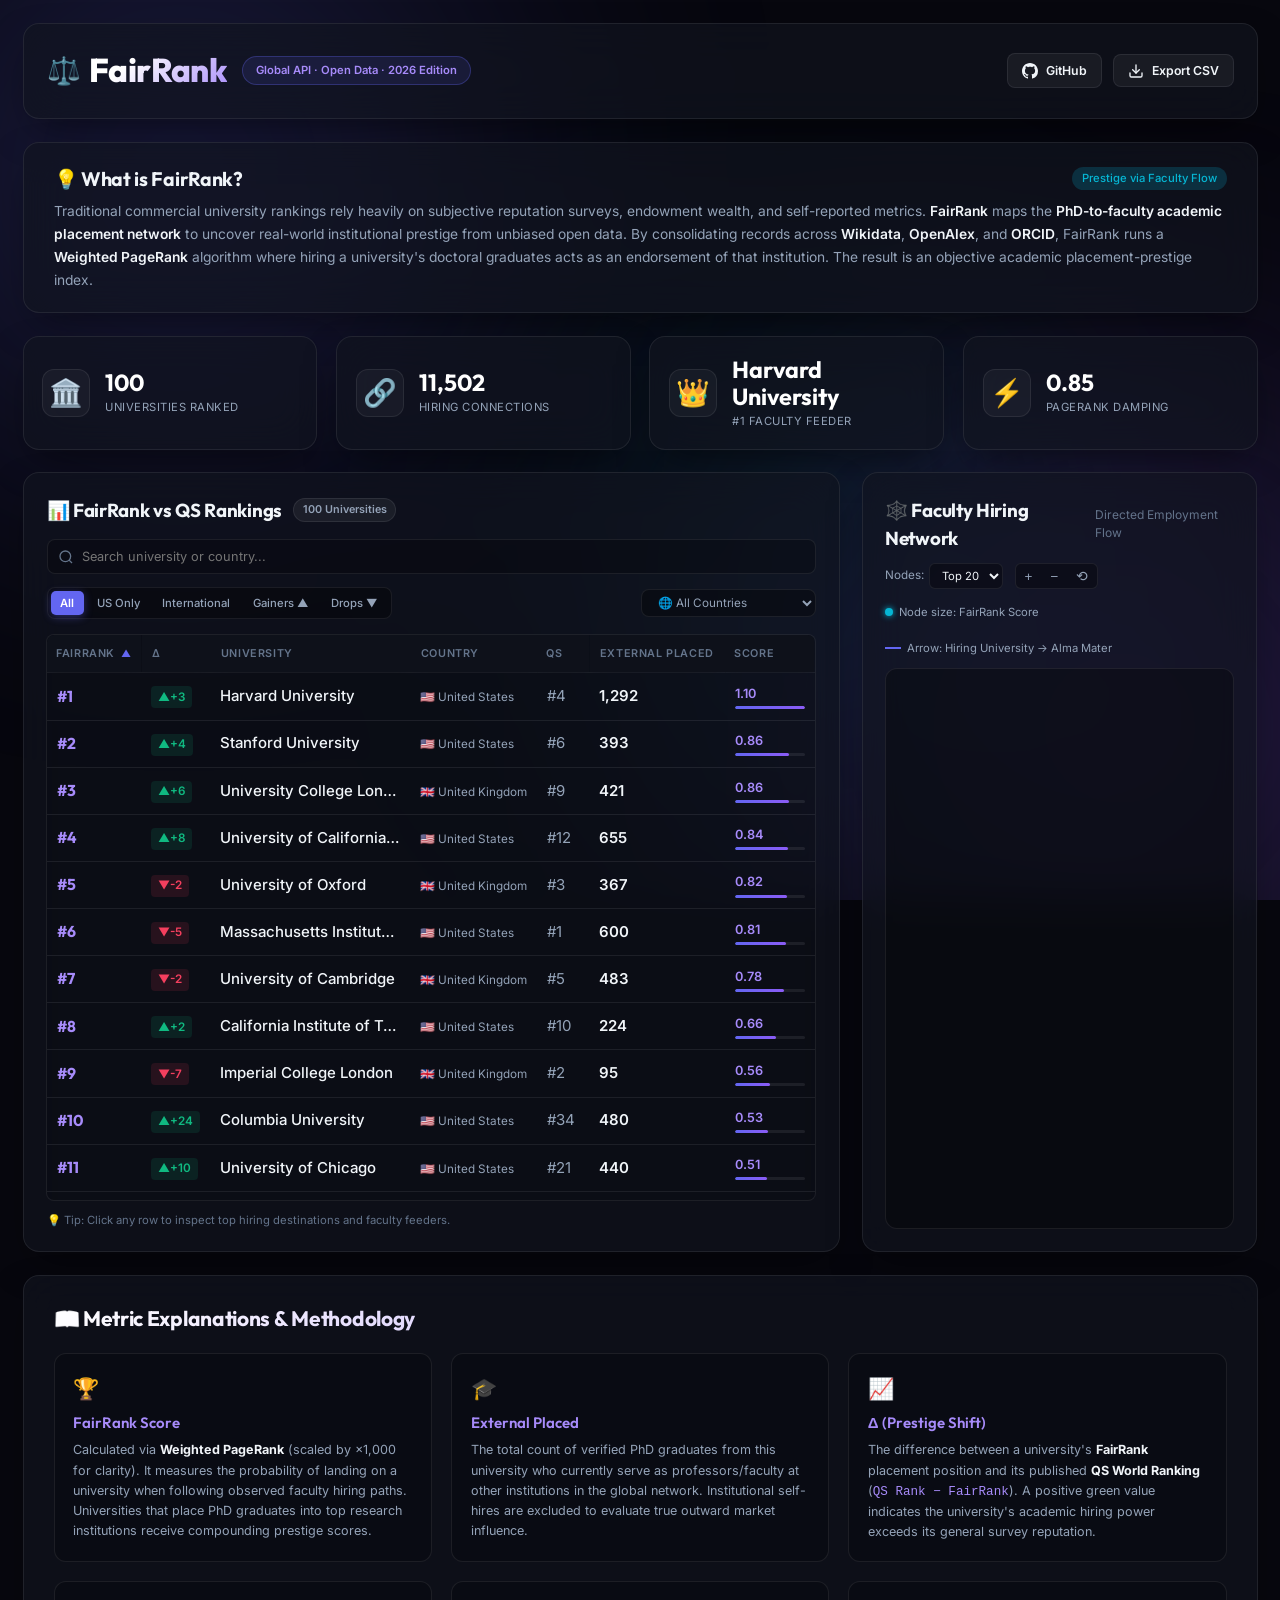
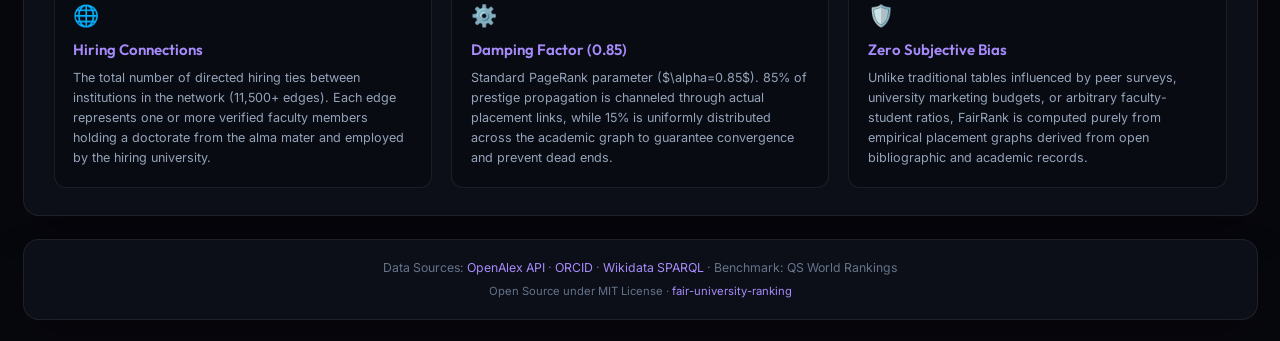
==== commit 2af6363b: "fix: bundle data.js to support zero-config file:// viewing and add online CDN fallback" ====
--- a/web/index.html
+++ b/web/index.html
@@ -292,6 +292,7 @@
 
     <!-- D3.js and Application Scripts -->
     <script src="https://d3js.org/d3.v7.min.js"></script>
+    <script src="data.js"></script>
     <script src="index.js"></script>
 </body>
 </html>
